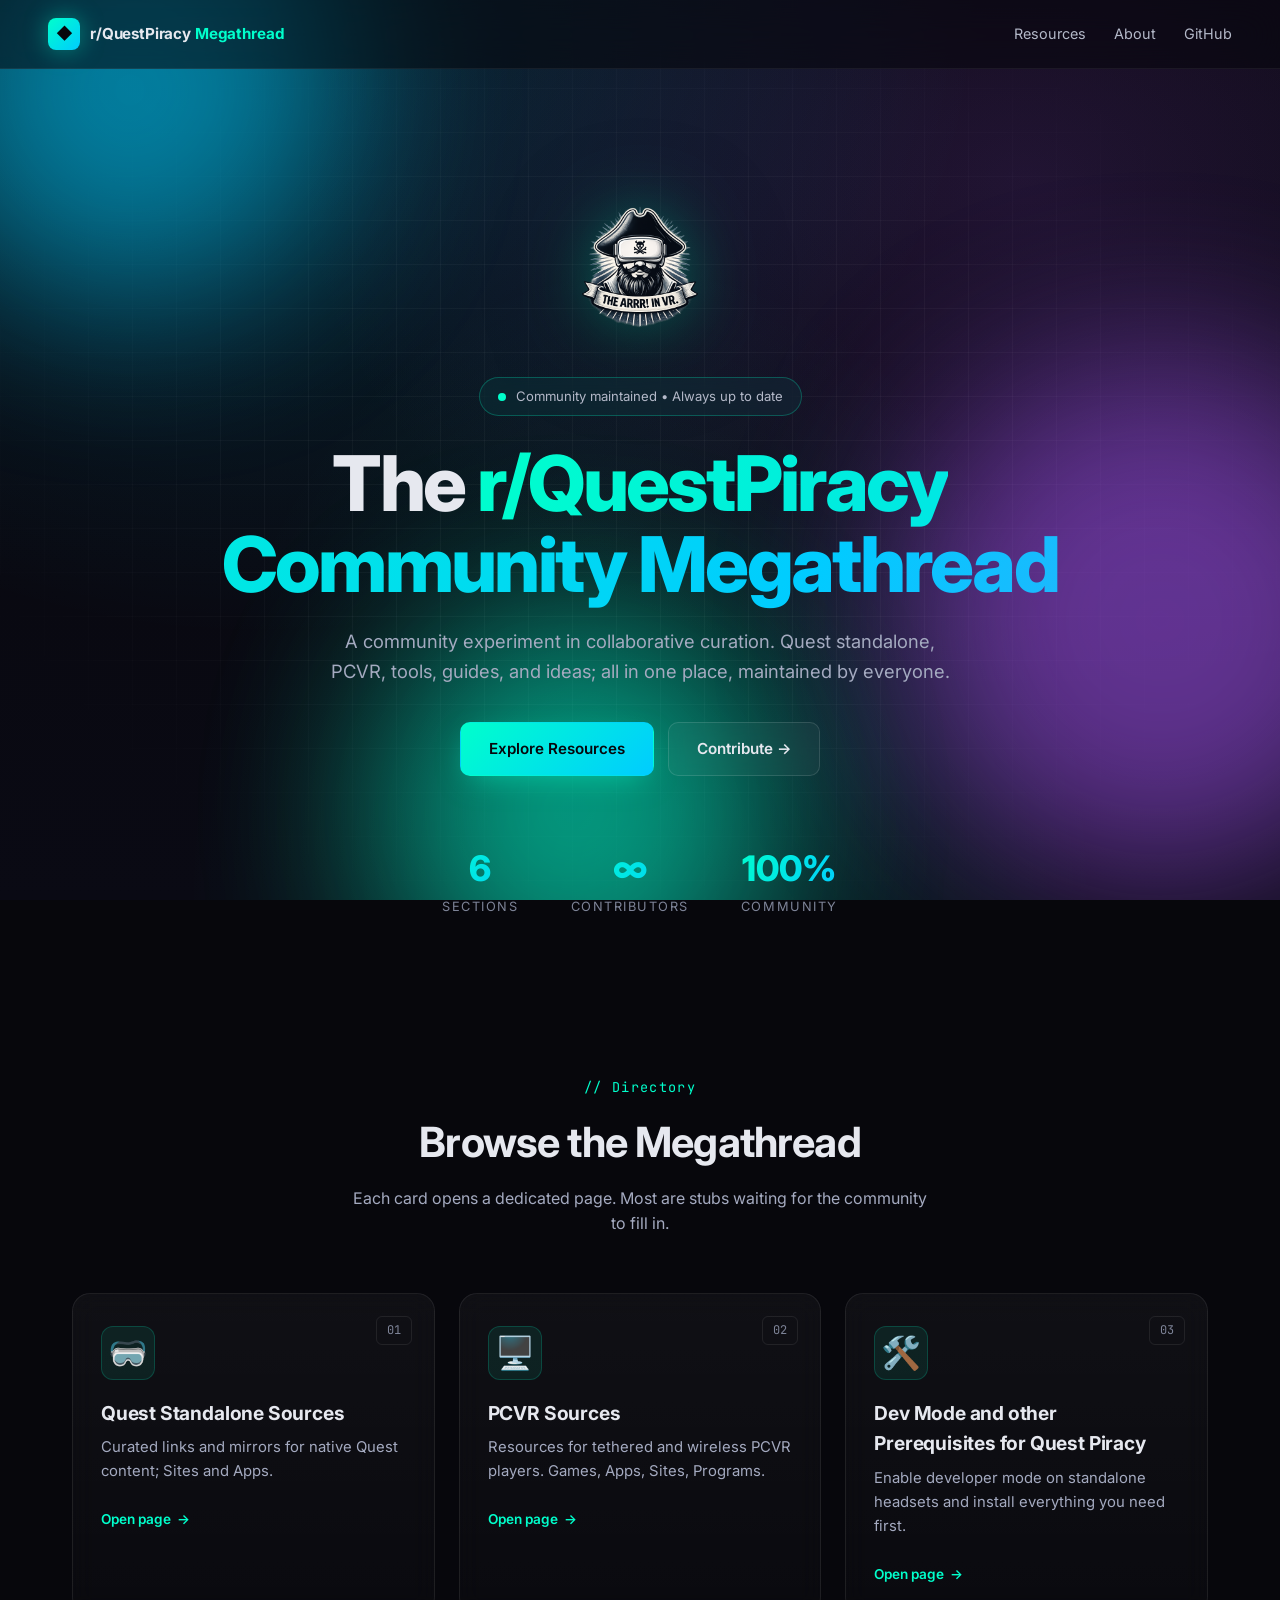
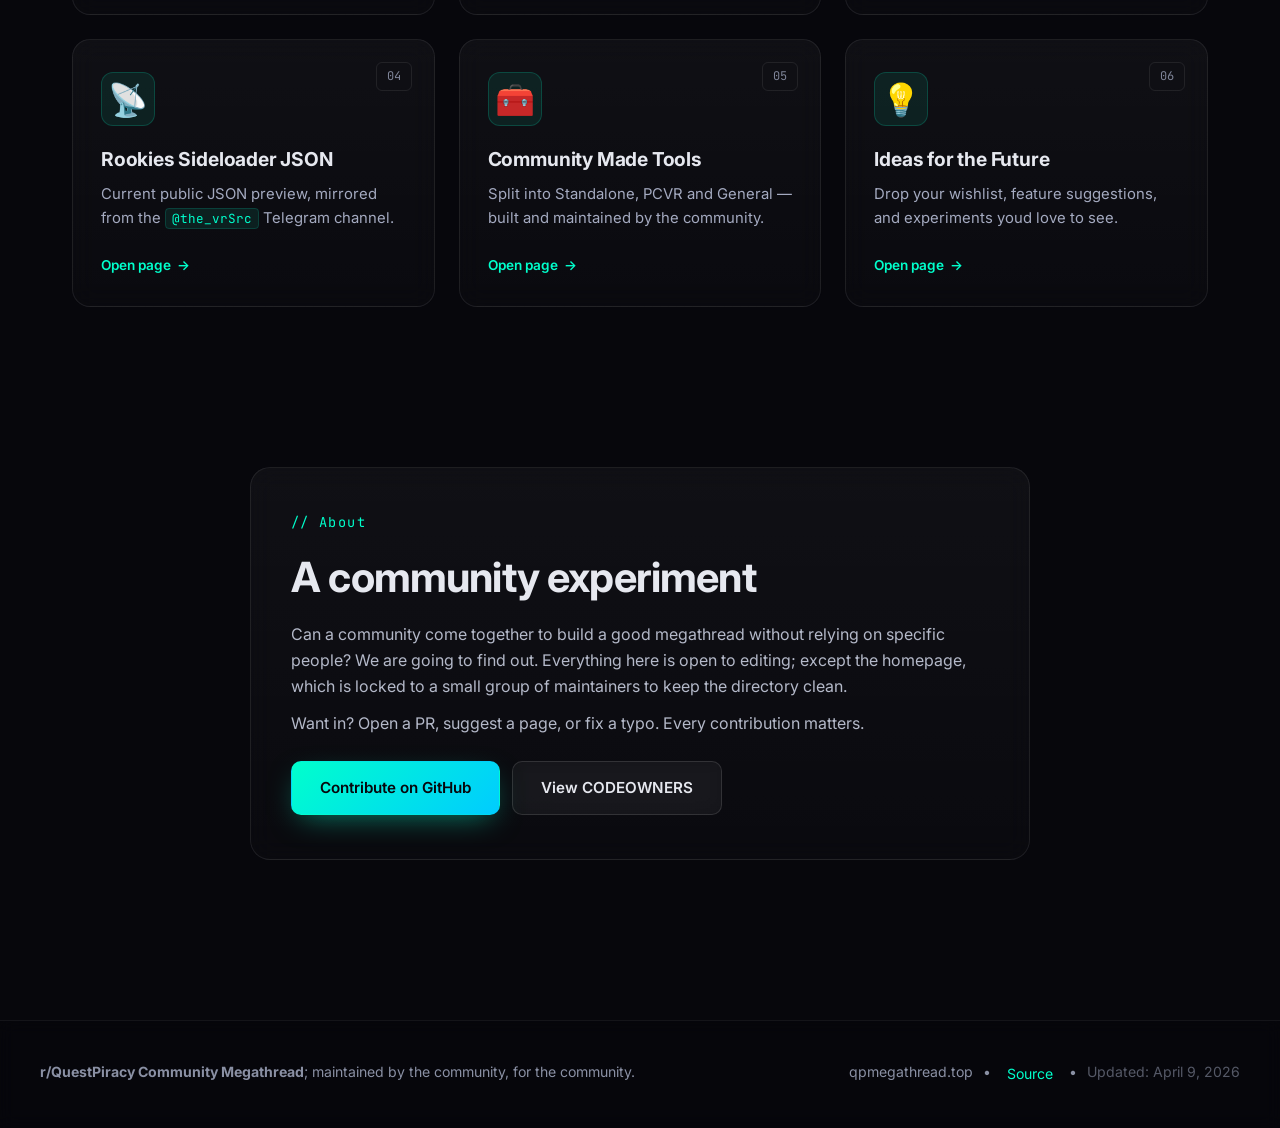
==== index.html @ dd6e891d "Rebrand to r/QuestPiracy Community Megathread, add pulsing links & PCVR pill - Rename all instances " ====
<!DOCTYPE html>
<html lang="en">
<head>
    <meta charset="UTF-8">
    <meta name="viewport" content="width=device-width, initial-scale=1.0">
    <title>r/QuestPiracy Community Megathread</title>
    <meta name="description" content="A community-maintained r/QuestPiracy megathread for Quest VR headets; Standalone, PCVR resources, tools, and guides.">
    <link rel="icon" type="image/x-icon" href="assets/images/favicon.ico">
    <link rel="apple-touch-icon" href="assets/images/logo.png">
    <link rel="preconnect" href="https://fonts.googleapis.com">
    <link rel="preconnect" href="https://fonts.gstatic.com" crossorigin>
    <link href="https://fonts.googleapis.com/css2?family=Inter:wght@300;400;500;600;700;800&family=JetBrains+Mono:wght@400;600&display=swap" rel="stylesheet">
    <link rel="stylesheet" href="assets/css/style.css">
</head>
<body>

<!-- Animated background -->
<div class="bg-gradient"></div>
<div class="bg-grid"></div>
<div class="bg-orbs">
    <div class="orb orb-1"></div>
    <div class="orb orb-2"></div>
    <div class="orb orb-3"></div>
</div>

<!-- Navbar -->
<nav class="navbar">
    <a href="index.html" class="brand">
        <span class="brand-icon">◆</span>
        <span class="brand-text">r/QuestPiracy <span class="brand-accent">Megathread</span></span>
    </a>
    <div class="nav-links">
        <a href="#resources">Resources</a>
        <a href="#about">About</a>
        <a href="https://github.com/KaladinDMP/QP-Megathread" target="_blank" rel="noopener">GitHub</a>
    </div>
</nav>

<!-- Hero -->
<header class="hero">
    <div class="hero-logo-wrap">
        <img src="assets/images/logo.png" alt="r/QuestPiracy Community Megathread" class="hero-logo">
    </div>
    <div class="hero-badge">
        <span class="pulse-dot"></span>
        Community maintained &bull; Always up to date
    </div>
    <h1 class="hero-title">
        The <span class="gradient-text">r/QuestPiracy Community Megathread</span>
    </h1>
    <p class="hero-sub">
        A community experiment in collaborative curation. Quest standalone, PCVR, tools, guides, and ideas; all in one place, maintained by everyone.
    </p>
    <div class="hero-cta">
        <a href="#resources" class="btn btn-primary">Explore Resources</a>
        <a href="https://github.com/KaladinDMP/QP-Megathread" target="_blank" rel="noopener" class="btn btn-ghost">Contribute →</a>
    </div>
    <div class="hero-stats">
        <div class="stat"><div class="stat-num">6</div><div class="stat-label">Sections</div></div>
        <div class="stat"><div class="stat-num">∞</div><div class="stat-label">Contributors</div></div>
        <div class="stat"><div class="stat-num">100%</div><div class="stat-label">Community</div></div>
    </div>
</header>

<!-- Resources grid -->
<section id="resources" class="section">
    <div class="section-head">
        <div class="section-kicker">// Directory</div>
        <h2 class="section-title">Browse the Megathread</h2>
        <p class="section-sub">Each card opens a dedicated page. Most are stubs waiting for the community to fill in.</p>
    </div>

    <div class="card-grid">
        <a href="pages/quest-standalone.html" class="card" style="--i:1">
            <div class="card-glow"></div>
            <div class="card-icon">🥽</div>
            <div class="card-tag">01</div>
            <h3 class="card-title">Quest Standalone Sources</h3>
            <p class="card-desc">Curated links and mirrors for native Quest content; Sites and Apps.</p>
            <div class="card-cta">Open page <span class="arrow">→</span></div>
        </a>

        <a href="pages/pcvr.html" class="card" style="--i:2">
            <div class="card-glow"></div>
            <div class="card-icon">🖥️</div>
            <div class="card-tag">02</div>
            <h3 class="card-title">PCVR Sources</h3>
            <p class="card-desc">Resources for tethered and wireless PCVR players. Games, Apps, Sites, Programs.</p>
            <div class="card-cta">Open page <span class="arrow">→</span></div>
        </a>

        <a href="pages/dev-mode.html" class="card" style="--i:3">
            <div class="card-glow"></div>
            <div class="card-icon">🛠️</div>
            <div class="card-tag">03</div>
            <h3 class="card-title">Dev Mode and other Prerequisites for Quest Piracy</h3>
            <p class="card-desc">Enable developer mode on standalone headsets and install everything you need first.</p>
            <div class="card-cta">Open page <span class="arrow">→</span></div>
        </a>

        <a href="pages/rookies-json.html" class="card" style="--i:4">
            <div class="card-glow"></div>
            <div class="card-icon">📡</div>
            <div class="card-tag">04</div>
            <h3 class="card-title">Rookies Sideloader JSON</h3>
            <p class="card-desc">Current public JSON preview, mirrored from the <code>@the_vrSrc</code> Telegram channel.</p>
            <div class="card-cta">Open page <span class="arrow">→</span></div>
        </a>

        <a href="pages/tools.html" class="card" style="--i:5">
            <div class="card-glow"></div>
            <div class="card-icon">🧰</div>
            <div class="card-tag">05</div>
            <h3 class="card-title">Community Made Tools</h3>
            <p class="card-desc">Split into Standalone, PCVR and General &mdash; built and maintained by the community.</p>
            <div class="card-cta">Open page <span class="arrow">→</span></div>
        </a>

        <a href="pages/ideas.html" class="card" style="--i:6">
            <div class="card-glow"></div>
            <div class="card-icon">💡</div>
            <div class="card-tag">06</div>
            <h3 class="card-title">Ideas for the Future</h3>
            <p class="card-desc">Drop your wishlist, feature suggestions, and experiments youd love to see.</p>
            <div class="card-cta">Open page <span class="arrow">→</span></div>
        </a>
    </div>
</section>

<!-- About -->
<section id="about" class="section">
    <div class="about-wrap">
        <div class="about-card">
            <div class="section-kicker">// About</div>
            <h2 class="section-title">A community experiment</h2>
            <p>
                Can a community come together to build a good megathread without relying on specific people? We are going to find out.
                Everything here is open to editing; except the homepage, which is locked to a small group of maintainers to keep the directory clean.
            </p>
            <p>
                Want in? Open a PR, suggest a page, or fix a typo. Every contribution matters.
            </p>
            <div class="about-actions">
                <a href="https://github.com/KaladinDMP/QP-Megathread" target="_blank" rel="noopener" class="btn btn-primary">Contribute on GitHub</a>
                <a href="https://github.com/KaladinDMP/QP-Megathread/blob/main/.github/CODEOWNERS" target="_blank" rel="noopener" class="btn btn-ghost">View CODEOWNERS</a>
            </div>
        </div>
    </div>
</section>

<footer class="footer">
    <div class="footer-inner">
        <div>
            <strong>r/QuestPiracy Community Megathread</strong>; maintained by the community, for the community.
        </div>
        <div class="footer-meta">
            <span>qpmegathread.top</span>
            <span>&bull;</span>
            <a href="https://github.com/KaladinDMP/QP-Megathread" target="_blank" rel="noopener">Source</a>
            <span>&bull;</span>
            <span id="last-updated" style="opacity:0.6;">Updated: —</span>
        </div>
    </div>
</footer>

<script src="assets/js/main.js"></script>
</body>
</html>
---- assets/css/style.css ----
/* ---------- Reset & base ---------- */
*,*::before,*::after { box-sizing: border-box; }
html { scroll-behavior: smooth; }
body {
    margin: 0;
    font-family: 'Inter', system-ui, -apple-system, sans-serif;
    background: #07070c;
    color: #e6e8ef;
    line-height: 1.6;
    overflow-x: hidden;
    min-height: 100vh;
}

code {
    font-family: 'JetBrains Mono', ui-monospace, monospace;
    background: rgba(0, 255, 204, 0.08);
    color: #00ffcc;
    padding: 1px 6px;
    border-radius: 4px;
    font-size: 0.85em;
    border: 1px solid rgba(0, 255, 204, 0.15);
}

a { color: inherit; text-decoration: none; }

/* ---------- Pulsing / glowing links ---------- */
.content-pill a,
.placeholder-box a,
.tg-note a,
.about-card a:not(.btn) {
    color: #00ffcc;
    text-decoration: none;
    position: relative;
    padding: 2px 6px;
    margin: -2px -6px;
    border-radius: 6px;
    background: rgba(0, 255, 204, 0.06);
    transition: all 0.3s ease;
    animation: link-glow 2.5s ease-in-out infinite;
}
.content-pill a:hover,
.placeholder-box a:hover,
.tg-note a:hover,
.about-card a:not(.btn):hover {
    color: #fff;
    background: rgba(0, 255, 204, 0.18);
    box-shadow: 0 0 20px rgba(0, 255, 204, 0.35), 0 0 40px rgba(0, 255, 204, 0.15);
    animation: none;
}
@keyframes link-glow {
    0%, 100% { box-shadow: 0 0 6px rgba(0, 255, 204, 0.15); }
    50%      { box-shadow: 0 0 16px rgba(0, 255, 204, 0.35), 0 0 32px rgba(0, 255, 204, 0.12); }
}

/* ---------- Background ---------- */
.bg-gradient {
    position: fixed;
    inset: 0;
    z-index: -3;
    background:
        radial-gradient(ellipse at 20% 0%, rgba(0, 204, 255, 0.18), transparent 50%),
        radial-gradient(ellipse at 80% 20%, rgba(168, 85, 247, 0.16), transparent 50%),
        radial-gradient(ellipse at 50% 100%, rgba(0, 255, 204, 0.14), transparent 50%),
        linear-gradient(180deg, #07070c 0%, #0a0a14 100%);
    animation: bg-shift 18s ease-in-out infinite alternate;
}

@keyframes bg-shift {
    0%   { background-position: 0% 0%, 100% 0%, 50% 100%, 0 0; }
    100% { background-position: 10% 10%, 90% 15%, 55% 95%, 0 0; }
}

.bg-grid {
    position: fixed;
    inset: 0;
    z-index: -2;
    background-image:
        linear-gradient(rgba(255,255,255,0.035) 1px, transparent 1px),
        linear-gradient(90deg, rgba(255,255,255,0.035) 1px, transparent 1px);
    background-size: 44px 44px;
    mask-image: radial-gradient(ellipse at center, black 40%, transparent 80%);
    -webkit-mask-image: radial-gradient(ellipse at center, black 40%, transparent 80%);
}

.bg-orbs { position: fixed; inset: 0; z-index: -1; pointer-events: none; overflow: hidden; }
.orb {
    position: absolute;
    border-radius: 50%;
    filter: blur(90px);
    opacity: 0.55;
    will-change: transform;
}
.orb-1 { width: 420px; height: 420px; top: -120px; left: -80px; background: #00ccff; animation: float 14s ease-in-out infinite; }
.orb-2 { width: 520px; height: 520px; top: 40%;    right: -140px; background: #a855f7; animation: float 17s ease-in-out infinite reverse; }
.orb-3 { width: 380px; height: 380px; bottom: -100px; left: 30%;  background: #00ffcc; animation: float 20s ease-in-out infinite; }

@keyframes float {
    0%,100% { transform: translate(0,0) scale(1); }
    50%     { transform: translate(40px,-30px) scale(1.08); }
}

/* ---------- Navbar ---------- */
.navbar {
    position: sticky;
    top: 0;
    z-index: 50;
    display: flex;
    align-items: center;
    justify-content: space-between;
    padding: 18px 48px;
    backdrop-filter: blur(18px);
    -webkit-backdrop-filter: blur(18px);
    background: rgba(7, 7, 12, 0.55);
    border-bottom: 1px solid rgba(255,255,255,0.06);
    animation: slide-down 0.8s ease-out;
}

@keyframes slide-down {
    from { transform: translateY(-100%); opacity: 0; }
    to   { transform: translateY(0);     opacity: 1; }
}

.brand {
    display: flex;
    align-items: center;
    gap: 10px;
    font-weight: 700;
    font-size: clamp(0.78rem, 2.2vw, 0.95rem);
    letter-spacing: -0.01em;
    white-space: nowrap;
}
.brand-icon {
    display: inline-flex;
    align-items: center;
    justify-content: center;
    width: 32px; height: 32px;
    background: linear-gradient(135deg, #00ffcc, #00ccff);
    color: #07070c;
    border-radius: 8px;
    font-size: 16px;
    box-shadow: 0 0 24px rgba(0, 255, 204, 0.4);
    animation: spin-slow 12s linear infinite;
}
@keyframes spin-slow { from { transform: rotate(0deg); } to { transform: rotate(360deg); } }

/* Hero logo (big, centred, floating above the title) */
.hero-logo-wrap {
    display: flex;
    justify-content: center;
    margin-bottom: 28px;
    animation: fade-up 1s ease-out;
}
.hero-logo {
    width: clamp(110px, 18vw, 160px);
    height: auto;
    object-fit: contain;
    filter:
        drop-shadow(0 0 32px rgba(0, 255, 204, 0.35))
        drop-shadow(0 12px 40px rgba(0, 0, 0, 0.5));
    animation: hero-float 6s ease-in-out infinite;
    transition: transform 0.5s ease, filter 0.5s ease;
}
.hero-logo:hover {
    transform: scale(1.06) rotate(-2deg);
    filter:
        drop-shadow(0 0 48px rgba(0, 255, 204, 0.55))
        drop-shadow(0 16px 48px rgba(0, 0, 0, 0.55));
}
@keyframes hero-float {
    0%,100% { transform: translateY(0); }
    50%     { transform: translateY(-10px); }
}

.brand-accent { color: #00ffcc; }

.nav-links { display: flex; gap: 28px; }
.nav-links a {
    font-size: 0.9rem;
    color: #b4b9c9;
    position: relative;
    transition: color 0.25s ease;
}
.nav-links a::after {
    content: '';
    position: absolute;
    left: 0; bottom: -4px;
    width: 0; height: 2px;
    background: linear-gradient(90deg, #00ffcc, #00ccff);
    transition: width 0.3s ease;
}
.nav-links a:hover { color: #fff; }
.nav-links a:hover::after { width: 100%; }

/* ---------- Hero ---------- */
.hero {
    max-width: 1040px;
    margin: 0 auto;
    padding: 120px 32px 80px;
    text-align: center;
    animation: fade-up 1s ease-out;
}

@keyframes fade-up {
    from { opacity: 0; transform: translateY(30px); }
    to   { opacity: 1; transform: translateY(0); }
}

.hero-badge {
    display: inline-flex;
    align-items: center;
    gap: 10px;
    padding: 8px 18px;
    border: 1px solid rgba(0, 255, 204, 0.25);
    border-radius: 999px;
    font-size: 0.82rem;
    color: #b4b9c9;
    background: rgba(0, 255, 204, 0.05);
    margin-bottom: 28px;
    backdrop-filter: blur(10px);
}
.pulse-dot {
    width: 8px; height: 8px;
    border-radius: 50%;
    background: #00ffcc;
    box-shadow: 0 0 0 0 rgba(0, 255, 204, 0.7);
    animation: pulse 2s infinite;
}
@keyframes pulse {
    0%   { box-shadow: 0 0 0 0   rgba(0, 255, 204, 0.7); }
    70%  { box-shadow: 0 0 0 12px rgba(0, 255, 204, 0); }
    100% { box-shadow: 0 0 0 0   rgba(0, 255, 204, 0); }
}

.hero-title {
    font-size: clamp(2.6rem, 6vw, 4.8rem);
    font-weight: 800;
    letter-spacing: -0.035em;
    line-height: 1.05;
    margin: 0 0 22px;
}
.gradient-text {
    background: linear-gradient(120deg, #00ffcc 0%, #00ccff 40%, #a855f7 100%);
    background-size: 200% 200%;
    -webkit-background-clip: text;
    background-clip: text;
    color: transparent;
    animation: gradient-shift 6s ease-in-out infinite;
}
@keyframes gradient-shift {
    0%,100% { background-position: 0% 50%; }
    50%     { background-position: 100% 50%; }
}

.hero-sub {
    font-size: 1.15rem;
    color: #a4aac0;
    max-width: 640px;
    margin: 0 auto 36px;
}

.hero-cta {
    display: flex;
    gap: 14px;
    justify-content: center;
    flex-wrap: wrap;
    margin-bottom: 64px;
}

.btn {
    display: inline-flex;
    align-items: center;
    gap: 8px;
    padding: 14px 28px;
    border-radius: 10px;
    font-weight: 600;
    font-size: 0.95rem;
    transition: transform 0.25s ease, box-shadow 0.25s ease, background 0.25s ease;
    cursor: pointer;
    border: 1px solid transparent;
}
.btn-primary {
    background: linear-gradient(135deg, #00ffcc, #00ccff);
    color: #07070c;
    box-shadow: 0 10px 30px -10px rgba(0, 255, 204, 0.5);
    animation: btn-pulse 3s ease-in-out infinite;
}
.btn-primary:hover {
    transform: translateY(-2px);
    box-shadow: 0 18px 44px -10px rgba(0, 255, 204, 0.65);
    animation: none;
}
@keyframes btn-pulse {
    0%, 100% { box-shadow: 0 10px 30px -10px rgba(0, 255, 204, 0.5); }
    50%      { box-shadow: 0 10px 40px -6px rgba(0, 255, 204, 0.7), 0 0 60px -10px rgba(0, 255, 204, 0.25); }
}
.btn-ghost {
    background: rgba(255,255,255,0.04);
    color: #e6e8ef;
    border-color: rgba(255,255,255,0.12);
    backdrop-filter: blur(10px);
}
.btn-ghost:hover { background: rgba(255,255,255,0.08); transform: translateY(-2px); }

.hero-stats {
    display: flex;
    justify-content: center;
    gap: 52px;
    flex-wrap: wrap;
}
.stat-num {
    font-size: 2.2rem;
    font-weight: 800;
    background: linear-gradient(120deg, #00ffcc, #00ccff);
    -webkit-background-clip: text;
    background-clip: text;
    color: transparent;
}
.stat-label {
    font-size: 0.8rem;
    color: #7e8498;
    text-transform: uppercase;
    letter-spacing: 0.12em;
}

/* ---------- Sections ---------- */
.section {
    max-width: 1200px;
    margin: 0 auto;
    padding: 80px 32px;
}
.section-head { text-align: center; margin-bottom: 56px; }
.section-kicker {
    font-family: 'JetBrains Mono', monospace;
    color: #00ffcc;
    font-size: 0.85rem;
    letter-spacing: 0.1em;
    margin-bottom: 10px;
}
.section-title {
    font-size: clamp(1.8rem, 3.5vw, 2.6rem);
    font-weight: 700;
    letter-spacing: -0.02em;
    margin: 0 0 10px;
}
.section-sub {
    color: #a4aac0;
    max-width: 580px;
    margin: 0 auto;
}

/* ---------- Card grid ---------- */
.card-grid {
    display: grid;
    grid-template-columns: repeat(auto-fit, minmax(300px, 1fr));
    gap: 24px;
}

.card {
    position: relative;
    padding: 32px 28px 28px;
    border-radius: 18px;
    background: linear-gradient(180deg, rgba(255,255,255,0.04), rgba(255,255,255,0.015));
    border: 1px solid rgba(255,255,255,0.08);
    overflow: hidden;
    transition: transform 0.4s cubic-bezier(.2,.8,.2,1), border-color 0.3s ease;
    opacity: 0;
    transform: translateY(24px);
    animation: card-in 0.7s cubic-bezier(.2,.8,.2,1) forwards;
    animation-delay: calc(var(--i, 1) * 80ms);
    backdrop-filter: blur(12px);
}
@keyframes card-in { to { opacity: 1; transform: translateY(0); } }

.card::before {
    content: '';
    position: absolute;
    inset: 0;
    padding: 1px;
    border-radius: inherit;
    background: linear-gradient(135deg, rgba(0,255,204,0.4), transparent 40%, rgba(168,85,247,0.4));
    -webkit-mask: linear-gradient(#fff 0 0) content-box, linear-gradient(#fff 0 0);
    mask: linear-gradient(#fff 0 0) content-box, linear-gradient(#fff 0 0);
    -webkit-mask-composite: xor;
    mask-composite: exclude;
    opacity: 0;
    transition: opacity 0.3s ease;
    pointer-events: none;
}
.card:hover { transform: translateY(-6px); }
.card:hover::before { opacity: 1; }

.card-glow {
    position: absolute;
    top: -60%; left: -60%;
    width: 220%; height: 220%;
    background: radial-gradient(circle, rgba(0, 255, 204, 0.12), transparent 40%);
    opacity: 0;
    transition: opacity 0.4s ease;
    pointer-events: none;
}
.card:hover .card-glow { opacity: 1; }

.card-icon {
    font-size: 2rem;
    margin-bottom: 18px;
    display: inline-flex;
    align-items: center;
    justify-content: center;
    width: 54px; height: 54px;
    border-radius: 12px;
    background: rgba(0, 255, 204, 0.08);
    border: 1px solid rgba(0, 255, 204, 0.18);
    transition: transform 0.4s ease;
}
.card:hover .card-icon { transform: rotate(-5deg) scale(1.05); }

.card-tag {
    position: absolute;
    top: 22px; right: 22px;
    font-family: 'JetBrains Mono', monospace;
    font-size: 0.75rem;
    color: #7e8498;
    padding: 4px 10px;
    border: 1px solid rgba(255,255,255,0.08);
    border-radius: 6px;
}

.card-title {
    font-size: 1.2rem;
    font-weight: 700;
    margin: 0 0 8px;
    letter-spacing: -0.01em;
}
.card-desc {
    color: #a4aac0;
    font-size: 0.93rem;
    margin: 0 0 22px;
    min-height: 46px;
}
.card-cta {
    font-size: 0.85rem;
    font-weight: 600;
    color: #00ffcc;
    display: inline-flex;
    align-items: center;
    gap: 6px;
}
.arrow { transition: transform 0.3s ease; display: inline-block; }
.card:hover .arrow { transform: translateX(5px); }

/* ---------- About ---------- */
.about-wrap { display: flex; justify-content: center; }
.about-card {
    max-width: 780px;
    padding: 44px 40px;
    border-radius: 20px;
    background: linear-gradient(180deg, rgba(255,255,255,0.04), rgba(255,255,255,0.015));
    border: 1px solid rgba(255,255,255,0.08);
    backdrop-filter: blur(12px);
}
.about-card p { color: #b4b9c9; margin: 12px 0; }
.about-actions { display: flex; gap: 12px; flex-wrap: wrap; margin-top: 24px; }

/* ---------- Footer ---------- */
.footer {
    margin-top: 80px;
    padding: 40px 32px;
    border-top: 1px solid rgba(255,255,255,0.06);
    background: rgba(7,7,12,0.4);
    backdrop-filter: blur(8px);
}
.footer-inner {
    max-width: 1200px;
    margin: 0 auto;
    display: flex;
    justify-content: space-between;
    gap: 20px;
    flex-wrap: wrap;
    color: #8a90a4;
    font-size: 0.88rem;
}
.footer-meta { display: flex; gap: 10px; }
.footer-meta a {
    color: #00ffcc;
    animation: link-glow 2.5s ease-in-out infinite;
    padding: 2px 6px;
    border-radius: 6px;
}
.footer-meta a:hover {
    text-decoration: underline;
    animation: none;
    box-shadow: 0 0 20px rgba(0, 255, 204, 0.35);
}

/* ---------- Page template (subpages) ---------- */
.page-hero {
    max-width: 900px;
    margin: 0 auto;
    padding: 100px 32px 40px;
    text-align: center;
    animation: fade-up 0.8s ease-out;
}
.page-hero h1 {
    font-size: clamp(2.2rem, 5vw, 3.6rem);
    font-weight: 800;
    letter-spacing: -0.03em;
    margin: 14px 0 16px;
}
.page-hero p { color: #a4aac0; max-width: 640px; margin: 0 auto; font-size: 1.05rem; }

.breadcrumb {
    display: inline-flex;
    gap: 8px;
    font-size: 0.82rem;
    color: #7e8498;
    font-family: 'JetBrains Mono', monospace;
}
.breadcrumb a { color: #00ffcc; }
.breadcrumb a:hover { text-decoration: underline; }

.placeholder {
    max-width: 900px;
    margin: 20px auto 80px;
    padding: 0 32px;
}
.placeholder-box {
    border: 1px dashed rgba(255,255,255,0.14);
    border-radius: 16px;
    padding: 48px 32px;
    text-align: center;
    background: rgba(255,255,255,0.02);
    color: #8a90a4;
}
.placeholder-box strong { color: #e6e8ef; display: block; margin-bottom: 8px; font-size: 1.1rem; }

.subnav {
    display: flex;
    gap: 10px;
    flex-wrap: wrap;
    justify-content: center;
    margin: 16px 0 40px;
}
.subnav a {
    padding: 8px 16px;
    border-radius: 8px;
    font-size: 0.85rem;
    background: rgba(255,255,255,0.04);
    border: 1px solid rgba(255,255,255,0.08);
    color: #b4b9c9;
    transition: all 0.25s ease;
}
.subnav a:hover { background: rgba(0,255,204,0.08); border-color: rgba(0,255,204,0.3); color: #fff; }

/* ---------- Telegram embed (rookies page) ---------- */
.tg-wrap {
    max-width: 760px;
    margin: 20px auto 60px;
    padding: 0 32px;
}
.tg-embed {
    border-radius: 16px;
    overflow: hidden;
    animation: fade-up 0.8s ease-out;
}
.tg-note {
    text-align: center;
    color: #7e8498;
    font-size: 0.88rem;
    margin-top: 16px;
}

/* ---------- Content pill (centred card, left-aligned text) ---------- */
.content-pill-wrap {
    max-width: 900px;
    margin: 20px auto 80px;
    padding: 0 32px;
    display: flex;
    justify-content: center;
}
.content-pill {
    width: 100%;
    padding: 44px 40px;
    border-radius: 24px;
    background:
        linear-gradient(180deg, rgba(255,255,255,0.05), rgba(255,255,255,0.015)),
        rgba(7, 7, 12, 0.6);
    border: 1px solid rgba(255,255,255,0.1);
    backdrop-filter: blur(16px);
    text-align: left;
    animation: fade-up 0.8s ease-out;
    position: relative;
    overflow: hidden;
}
.content-pill::before {
    content: '';
    position: absolute;
    inset: -1px;
    border-radius: inherit;
    padding: 1px;
    background: linear-gradient(135deg, rgba(0,255,204,0.35), transparent 50%, rgba(168,85,247,0.25));
    -webkit-mask: linear-gradient(#fff 0 0) content-box, linear-gradient(#fff 0 0);
    mask: linear-gradient(#fff 0 0) content-box, linear-gradient(#fff 0 0);
    -webkit-mask-composite: xor;
    mask-composite: exclude;
    pointer-events: none;
}
.content-pill p {
    color: #b4b9c9;
    font-size: 0.95rem;
    margin: 0 0 18px;
    line-height: 1.7;
}
.pill-heading {
    font-size: 1.5rem;
    font-weight: 700;
    letter-spacing: -0.02em;
    margin: 0 0 16px;
    background: linear-gradient(120deg, #00ffcc, #00ccff);
    -webkit-background-clip: text;
    background-clip: text;
    color: transparent;
}
.pill-subheading {
    font-size: 1.1rem;
    font-weight: 600;
    margin: 28px 0 10px;
    padding-top: 20px;
    border-top: 1px solid rgba(255,255,255,0.06);
    color: #e6e8ef;
}
.pill-subheading:first-of-type { border-top: none; padding-top: 0; margin-top: 20px; }
.pill-placeholder {
    color: #7e8498;
    font-style: italic;
}

/* ---------- Responsive ---------- */
@media (max-width: 720px) {
    .navbar { padding: 14px 20px; }
    .brand { font-size: 0.72rem; }
    .nav-links { gap: 18px; }
    .nav-links a:nth-child(1) { display: none; }
    .hero { padding: 80px 20px 60px; }
    .hero-stats { gap: 36px; }
    .section { padding: 60px 20px; }
    .about-card { padding: 32px 24px; }
    .content-pill { padding: 32px 24px; }
    .pill-heading { font-size: 1.25rem; }
}

@media (prefers-reduced-motion: reduce) {
    *, *::before, *::after {
        animation-duration: 0.01ms !important;
        animation-iteration-count: 1 !important;
        transition-duration: 0.01ms !important;
    }
}
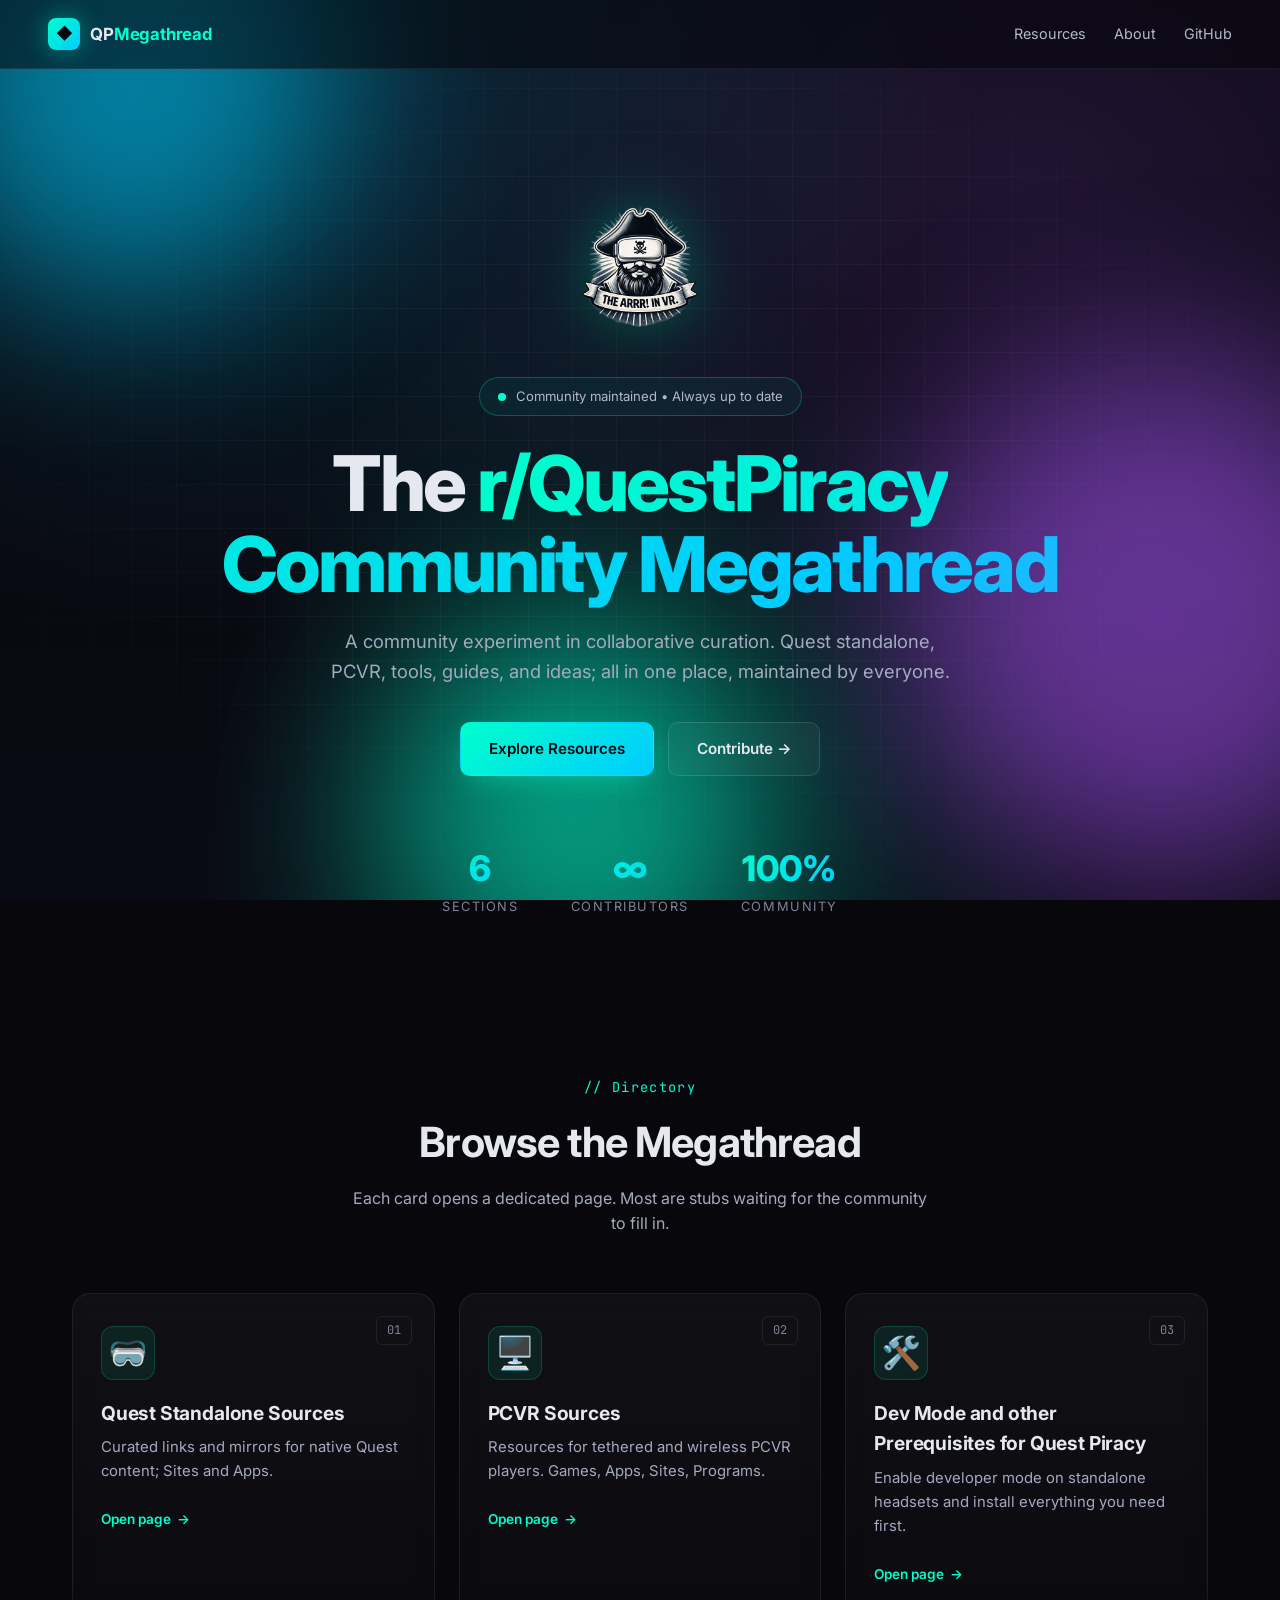
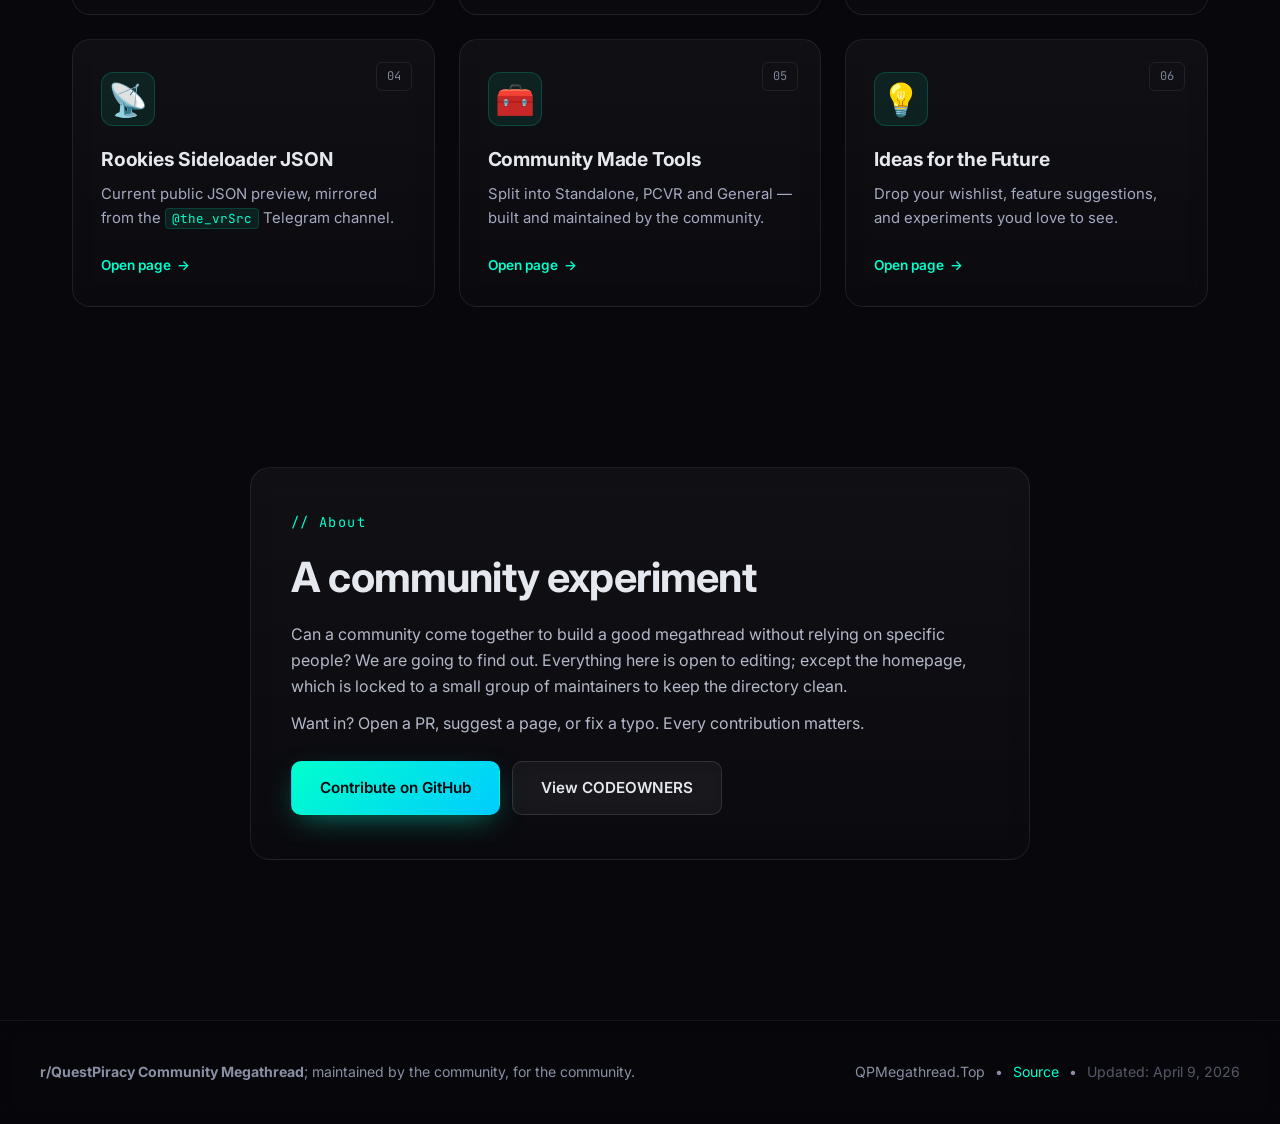
==== commit 34c4db06: "Revert "Rebrand to r/QuestPiracy Community Megathread, add pulsing links & PC…"" ====
--- a/index.html
+++ b/index.html
@@ -27,7 +27,7 @@
 <nav class="navbar">
     <a href="index.html" class="brand">
         <span class="brand-icon">◆</span>
-        <span class="brand-text">r/QuestPiracy <span class="brand-accent">Megathread</span></span>
+        <span class="brand-text">QP<span class="brand-accent">Megathread</span></span>
     </a>
     <div class="nav-links">
         <a href="#resources">Resources</a>
@@ -39,7 +39,7 @@
 <!-- Hero -->
 <header class="hero">
     <div class="hero-logo-wrap">
-        <img src="assets/images/logo.png" alt="r/QuestPiracy Community Megathread" class="hero-logo">
+        <img src="assets/images/logo.png" alt="QP Megathread logo" class="hero-logo">
     </div>
     <div class="hero-badge">
         <span class="pulse-dot"></span>
@@ -154,7 +154,7 @@
             <strong>r/QuestPiracy Community Megathread</strong>; maintained by the community, for the community.
         </div>
         <div class="footer-meta">
-            <span>qpmegathread.top</span>
+            <span>QPMegathread.Top</span>
             <span>&bull;</span>
             <a href="https://github.com/KaladinDMP/QP-Megathread" target="_blank" rel="noopener">Source</a>
             <span>&bull;</span>
--- a/assets/css/style.css
+++ b/assets/css/style.css
@@ -23,35 +23,6 @@
 
 a { color: inherit; text-decoration: none; }
 
-/* ---------- Pulsing / glowing links ---------- */
-.content-pill a,
-.placeholder-box a,
-.tg-note a,
-.about-card a:not(.btn) {
-    color: #00ffcc;
-    text-decoration: none;
-    position: relative;
-    padding: 2px 6px;
-    margin: -2px -6px;
-    border-radius: 6px;
-    background: rgba(0, 255, 204, 0.06);
-    transition: all 0.3s ease;
-    animation: link-glow 2.5s ease-in-out infinite;
-}
-.content-pill a:hover,
-.placeholder-box a:hover,
-.tg-note a:hover,
-.about-card a:not(.btn):hover {
-    color: #fff;
-    background: rgba(0, 255, 204, 0.18);
-    box-shadow: 0 0 20px rgba(0, 255, 204, 0.35), 0 0 40px rgba(0, 255, 204, 0.15);
-    animation: none;
-}
-@keyframes link-glow {
-    0%, 100% { box-shadow: 0 0 6px rgba(0, 255, 204, 0.15); }
-    50%      { box-shadow: 0 0 16px rgba(0, 255, 204, 0.35), 0 0 32px rgba(0, 255, 204, 0.12); }
-}
-
 /* ---------- Background ---------- */
 .bg-gradient {
     position: fixed;
@@ -125,9 +96,8 @@
     align-items: center;
     gap: 10px;
     font-weight: 700;
-    font-size: clamp(0.78rem, 2.2vw, 0.95rem);
+    font-size: 1.05rem;
     letter-spacing: -0.01em;
-    white-space: nowrap;
 }
 .brand-icon {
     display: inline-flex;
@@ -282,17 +252,8 @@
     background: linear-gradient(135deg, #00ffcc, #00ccff);
     color: #07070c;
     box-shadow: 0 10px 30px -10px rgba(0, 255, 204, 0.5);
-    animation: btn-pulse 3s ease-in-out infinite;
-}
-.btn-primary:hover {
-    transform: translateY(-2px);
-    box-shadow: 0 18px 44px -10px rgba(0, 255, 204, 0.65);
-    animation: none;
-}
-@keyframes btn-pulse {
-    0%, 100% { box-shadow: 0 10px 30px -10px rgba(0, 255, 204, 0.5); }
-    50%      { box-shadow: 0 10px 40px -6px rgba(0, 255, 204, 0.7), 0 0 60px -10px rgba(0, 255, 204, 0.25); }
-}
+}
+.btn-primary:hover { transform: translateY(-2px); box-shadow: 0 18px 44px -10px rgba(0, 255, 204, 0.65); }
 .btn-ghost {
     background: rgba(255,255,255,0.04);
     color: #e6e8ef;
@@ -480,17 +441,8 @@
     font-size: 0.88rem;
 }
 .footer-meta { display: flex; gap: 10px; }
-.footer-meta a {
-    color: #00ffcc;
-    animation: link-glow 2.5s ease-in-out infinite;
-    padding: 2px 6px;
-    border-radius: 6px;
-}
-.footer-meta a:hover {
-    text-decoration: underline;
-    animation: none;
-    box-shadow: 0 0 20px rgba(0, 255, 204, 0.35);
-}
+.footer-meta a { color: #00ffcc; }
+.footer-meta a:hover { text-decoration: underline; }
 
 /* ---------- Page template (subpages) ---------- */
 .page-hero {
@@ -551,101 +503,83 @@
 }
 .subnav a:hover { background: rgba(0,255,204,0.08); border-color: rgba(0,255,204,0.3); color: #fff; }
 
-/* ---------- Telegram embed (rookies page) ---------- */
+/* ---------- Telegram link-out card (rookies page) ---------- */
 .tg-wrap {
     max-width: 760px;
     margin: 20px auto 60px;
     padding: 0 32px;
 }
-.tg-embed {
-    border-radius: 16px;
+.tg-card {
+    position: relative;
+    padding: 36px 36px 32px;
+    border-radius: 20px;
+    background:
+        linear-gradient(180deg, rgba(0, 136, 204, 0.12), rgba(255,255,255,0.02)),
+        rgba(255,255,255,0.02);
+    border: 1px solid rgba(0, 204, 255, 0.18);
+    backdrop-filter: blur(12px);
     overflow: hidden;
     animation: fade-up 0.8s ease-out;
 }
-.tg-note {
-    text-align: center;
-    color: #7e8498;
-    font-size: 0.88rem;
-    margin-top: 16px;
-}
-
-/* ---------- Content pill (centred card, left-aligned text) ---------- */
-.content-pill-wrap {
-    max-width: 900px;
-    margin: 20px auto 80px;
-    padding: 0 32px;
-    display: flex;
-    justify-content: center;
-}
-.content-pill {
-    width: 100%;
-    padding: 44px 40px;
-    border-radius: 24px;
-    background:
-        linear-gradient(180deg, rgba(255,255,255,0.05), rgba(255,255,255,0.015)),
-        rgba(7, 7, 12, 0.6);
-    border: 1px solid rgba(255,255,255,0.1);
-    backdrop-filter: blur(16px);
-    text-align: left;
-    animation: fade-up 0.8s ease-out;
-    position: relative;
-    overflow: hidden;
-}
-.content-pill::before {
+.tg-card::before {
     content: '';
     position: absolute;
     inset: -1px;
     border-radius: inherit;
     padding: 1px;
-    background: linear-gradient(135deg, rgba(0,255,204,0.35), transparent 50%, rgba(168,85,247,0.25));
+    background: linear-gradient(135deg, rgba(0, 204, 255, 0.55), transparent 60%);
     -webkit-mask: linear-gradient(#fff 0 0) content-box, linear-gradient(#fff 0 0);
     mask: linear-gradient(#fff 0 0) content-box, linear-gradient(#fff 0 0);
     -webkit-mask-composite: xor;
     mask-composite: exclude;
     pointer-events: none;
 }
-.content-pill p {
+.tg-card-head {
+    display: flex;
+    align-items: center;
+    gap: 16px;
+    margin-bottom: 18px;
+}
+.tg-avatar {
+    width: 56px;
+    height: 56px;
+    border-radius: 14px;
+    background: linear-gradient(135deg, #0088cc, #00ccff);
+    display: inline-flex;
+    align-items: center;
+    justify-content: center;
+    font-size: 1.6rem;
+    box-shadow: 0 0 28px rgba(0, 204, 255, 0.35);
+}
+.tg-card-title {
+    font-weight: 700;
+    font-size: 1.2rem;
+    letter-spacing: -0.01em;
+}
+.tg-card-sub {
+    font-size: 0.85rem;
+    color: #8a90a4;
+}
+.tg-card-desc {
     color: #b4b9c9;
     font-size: 0.95rem;
-    margin: 0 0 18px;
-    line-height: 1.7;
-}
-.pill-heading {
-    font-size: 1.5rem;
-    font-weight: 700;
-    letter-spacing: -0.02em;
-    margin: 0 0 16px;
-    background: linear-gradient(120deg, #00ffcc, #00ccff);
-    -webkit-background-clip: text;
-    background-clip: text;
-    color: transparent;
-}
-.pill-subheading {
-    font-size: 1.1rem;
-    font-weight: 600;
-    margin: 28px 0 10px;
-    padding-top: 20px;
-    border-top: 1px solid rgba(255,255,255,0.06);
-    color: #e6e8ef;
-}
-.pill-subheading:first-of-type { border-top: none; padding-top: 0; margin-top: 20px; }
-.pill-placeholder {
-    color: #7e8498;
-    font-style: italic;
+    margin: 0 0 24px;
+}
+.tg-card-actions {
+    display: flex;
+    gap: 12px;
+    flex-wrap: wrap;
 }
 
 /* ---------- Responsive ---------- */
 @media (max-width: 720px) {
     .navbar { padding: 14px 20px; }
-    .brand { font-size: 0.72rem; }
     .nav-links { gap: 18px; }
     .nav-links a:nth-child(1) { display: none; }
     .hero { padding: 80px 20px 60px; }
     .hero-stats { gap: 36px; }
     .section { padding: 60px 20px; }
     .about-card { padding: 32px 24px; }
-    .content-pill { padding: 32px 24px; }
-    .pill-heading { font-size: 1.25rem; }
 }
 
 @media (prefers-reduced-motion: reduce) {
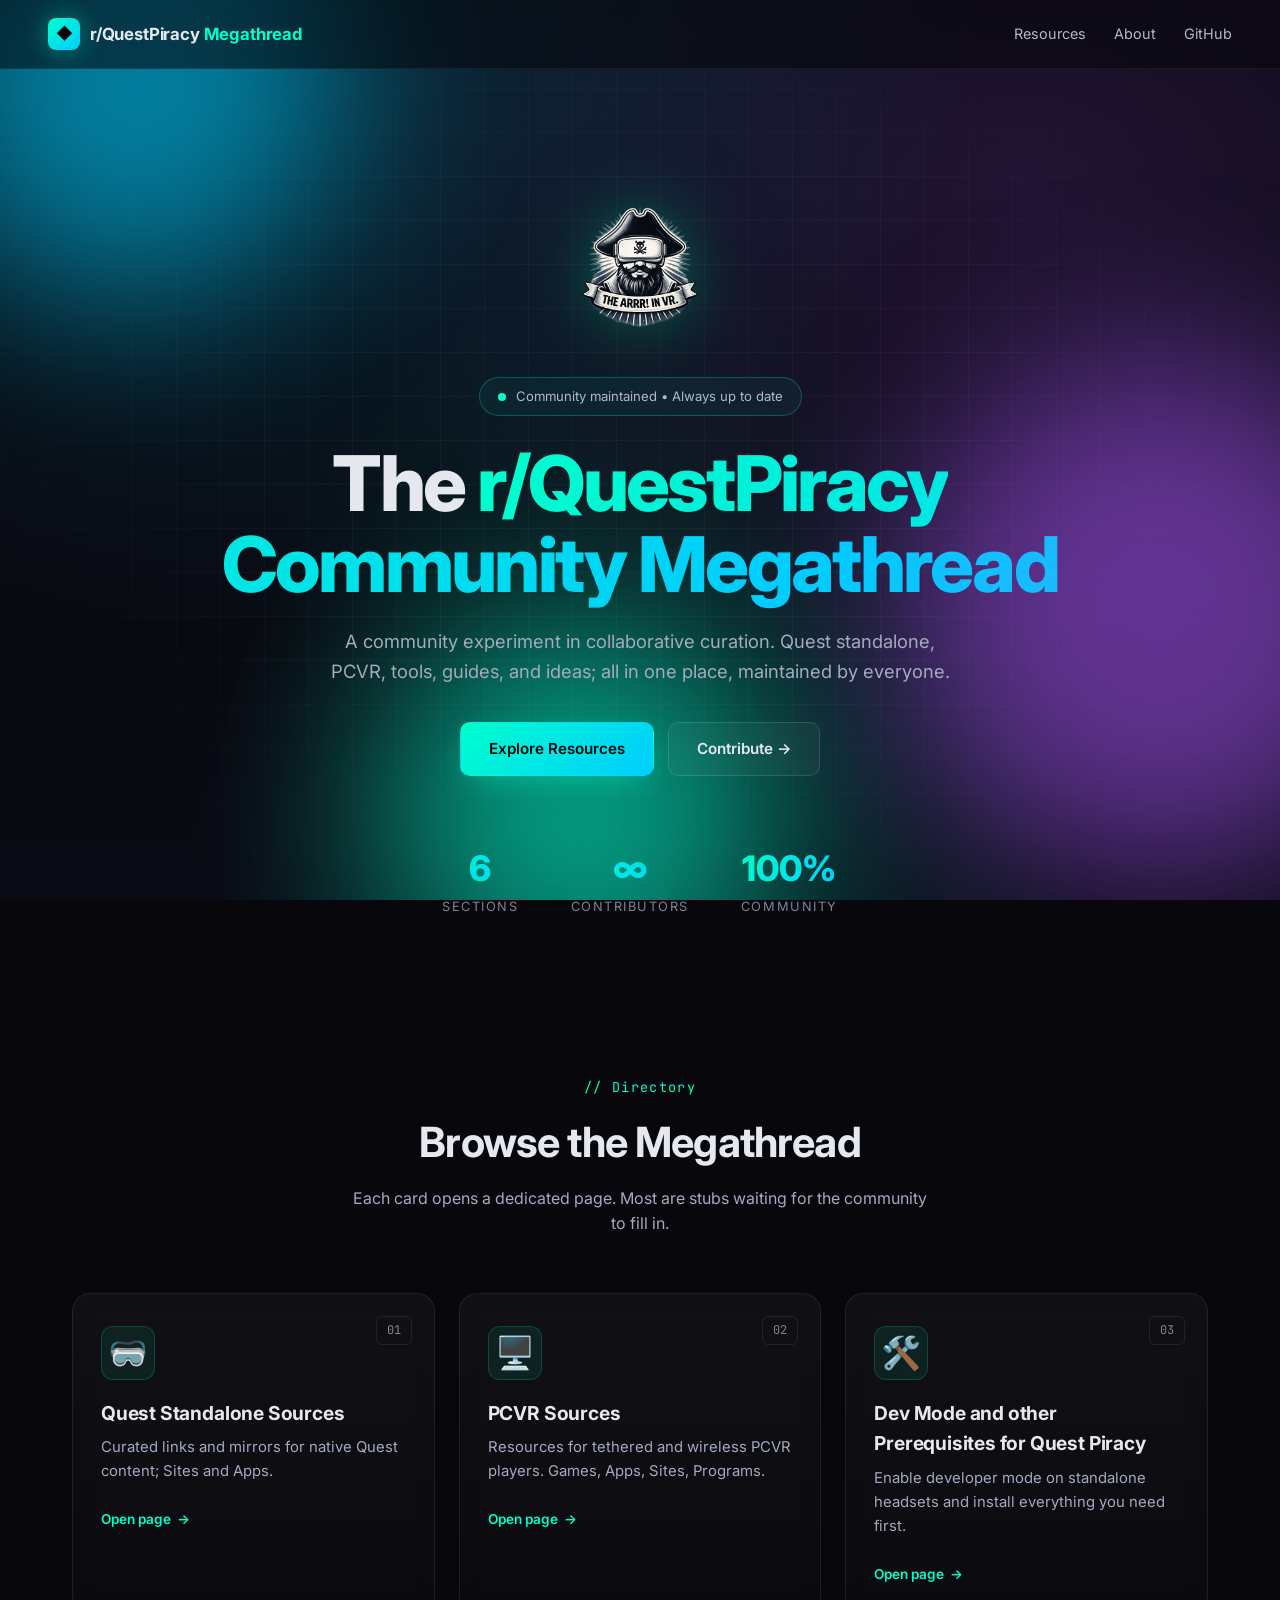
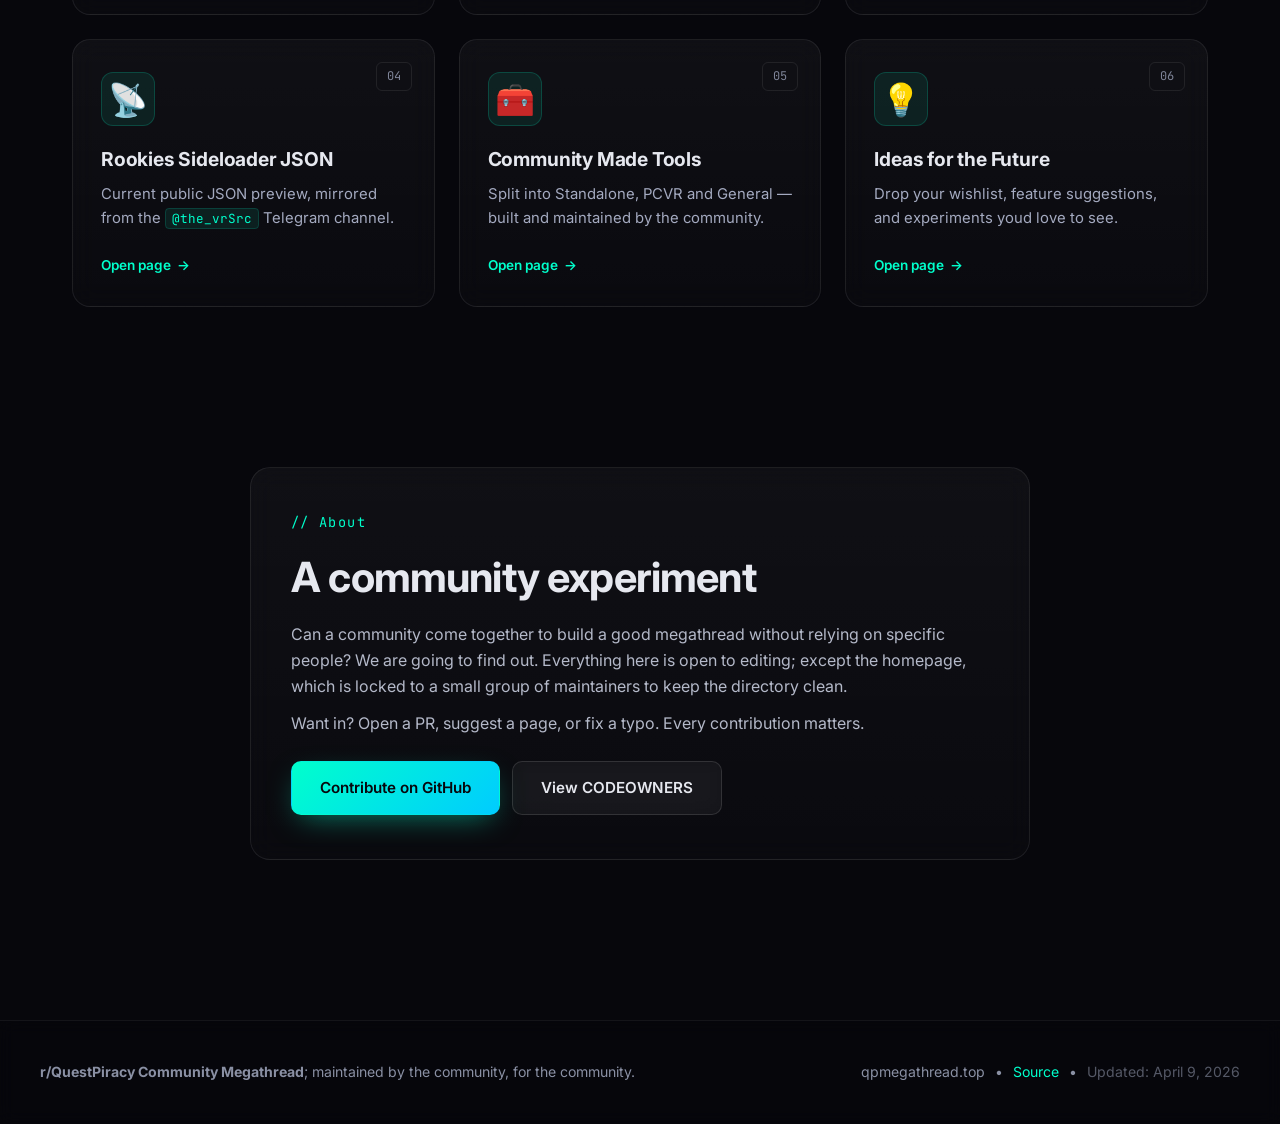
==== commit a62c3aa1: "From rookies-json.html to public-json.html" ====
--- a/index.html
+++ b/index.html
@@ -27,7 +27,7 @@
 <nav class="navbar">
     <a href="index.html" class="brand">
         <span class="brand-icon">◆</span>
-        <span class="brand-text">QP<span class="brand-accent">Megathread</span></span>
+        <span class="brand-text">r/QuestPiracy <span class="brand-accent">Megathread</span></span>
     </a>
     <div class="nav-links">
         <a href="#resources">Resources</a>
@@ -39,7 +39,7 @@
 <!-- Hero -->
 <header class="hero">
     <div class="hero-logo-wrap">
-        <img src="assets/images/logo.png" alt="QP Megathread logo" class="hero-logo">
+        <img src="assets/images/logo.png" alt="r/QuestPiracy Community Megathread" class="hero-logo">
     </div>
     <div class="hero-badge">
         <span class="pulse-dot"></span>
@@ -98,7 +98,7 @@
             <div class="card-cta">Open page <span class="arrow">→</span></div>
         </a>
 
-        <a href="pages/rookies-json.html" class="card" style="--i:4">
+        <a href="pages/public-json.html" class="card" style="--i:4">
             <div class="card-glow"></div>
             <div class="card-icon">📡</div>
             <div class="card-tag">04</div>
@@ -154,7 +154,7 @@
             <strong>r/QuestPiracy Community Megathread</strong>; maintained by the community, for the community.
         </div>
         <div class="footer-meta">
-            <span>QPMegathread.Top</span>
+            <span>qpmegathread.top</span>
             <span>&bull;</span>
             <a href="https://github.com/KaladinDMP/QP-Megathread" target="_blank" rel="noopener">Source</a>
             <span>&bull;</span>
--- a/assets/css/style.css
+++ b/assets/css/style.css
@@ -571,6 +571,54 @@
     flex-wrap: wrap;
 }
 
+/* Content inside pills — sections, lists, blockquotes */
+.content-pill section {
+    margin-bottom: 32px;
+}
+.content-pill section:last-child { margin-bottom: 0; }
+.content-pill h3 {
+    font-size: 1.3rem;
+    font-weight: 700;
+    letter-spacing: -0.01em;
+    margin: 0 0 16px;
+    color: #e6e8ef;
+    padding-bottom: 12px;
+    border-bottom: 1px solid rgba(255,255,255,0.08);
+}
+.content-pill ul {
+    list-style: none;
+    padding: 0;
+    margin: 0 0 18px;
+}
+.content-pill ul li {
+    position: relative;
+    padding: 8px 0 8px 20px;
+    color: #b4b9c9;
+    font-size: 0.95rem;
+    line-height: 1.6;
+    border-bottom: 1px solid rgba(255,255,255,0.04);
+}
+.content-pill ul li:last-child { border-bottom: none; }
+.content-pill ul li::before {
+    content: '▸';
+    position: absolute;
+    left: 0;
+    color: #00ffcc;
+    font-size: 0.85rem;
+}
+.content-pill blockquote {
+    margin: 20px 0 0;
+    padding: 20px 24px;
+    border-left: 3px solid #00ffcc;
+    border-radius: 0 12px 12px 0;
+    background: rgba(0, 255, 204, 0.04);
+}
+.content-pill blockquote p {
+    margin: 0;
+    color: #a4aac0;
+    font-size: 0.9rem;
+}
+
 /* ---------- Responsive ---------- */
 @media (max-width: 720px) {
     .navbar { padding: 14px 20px; }
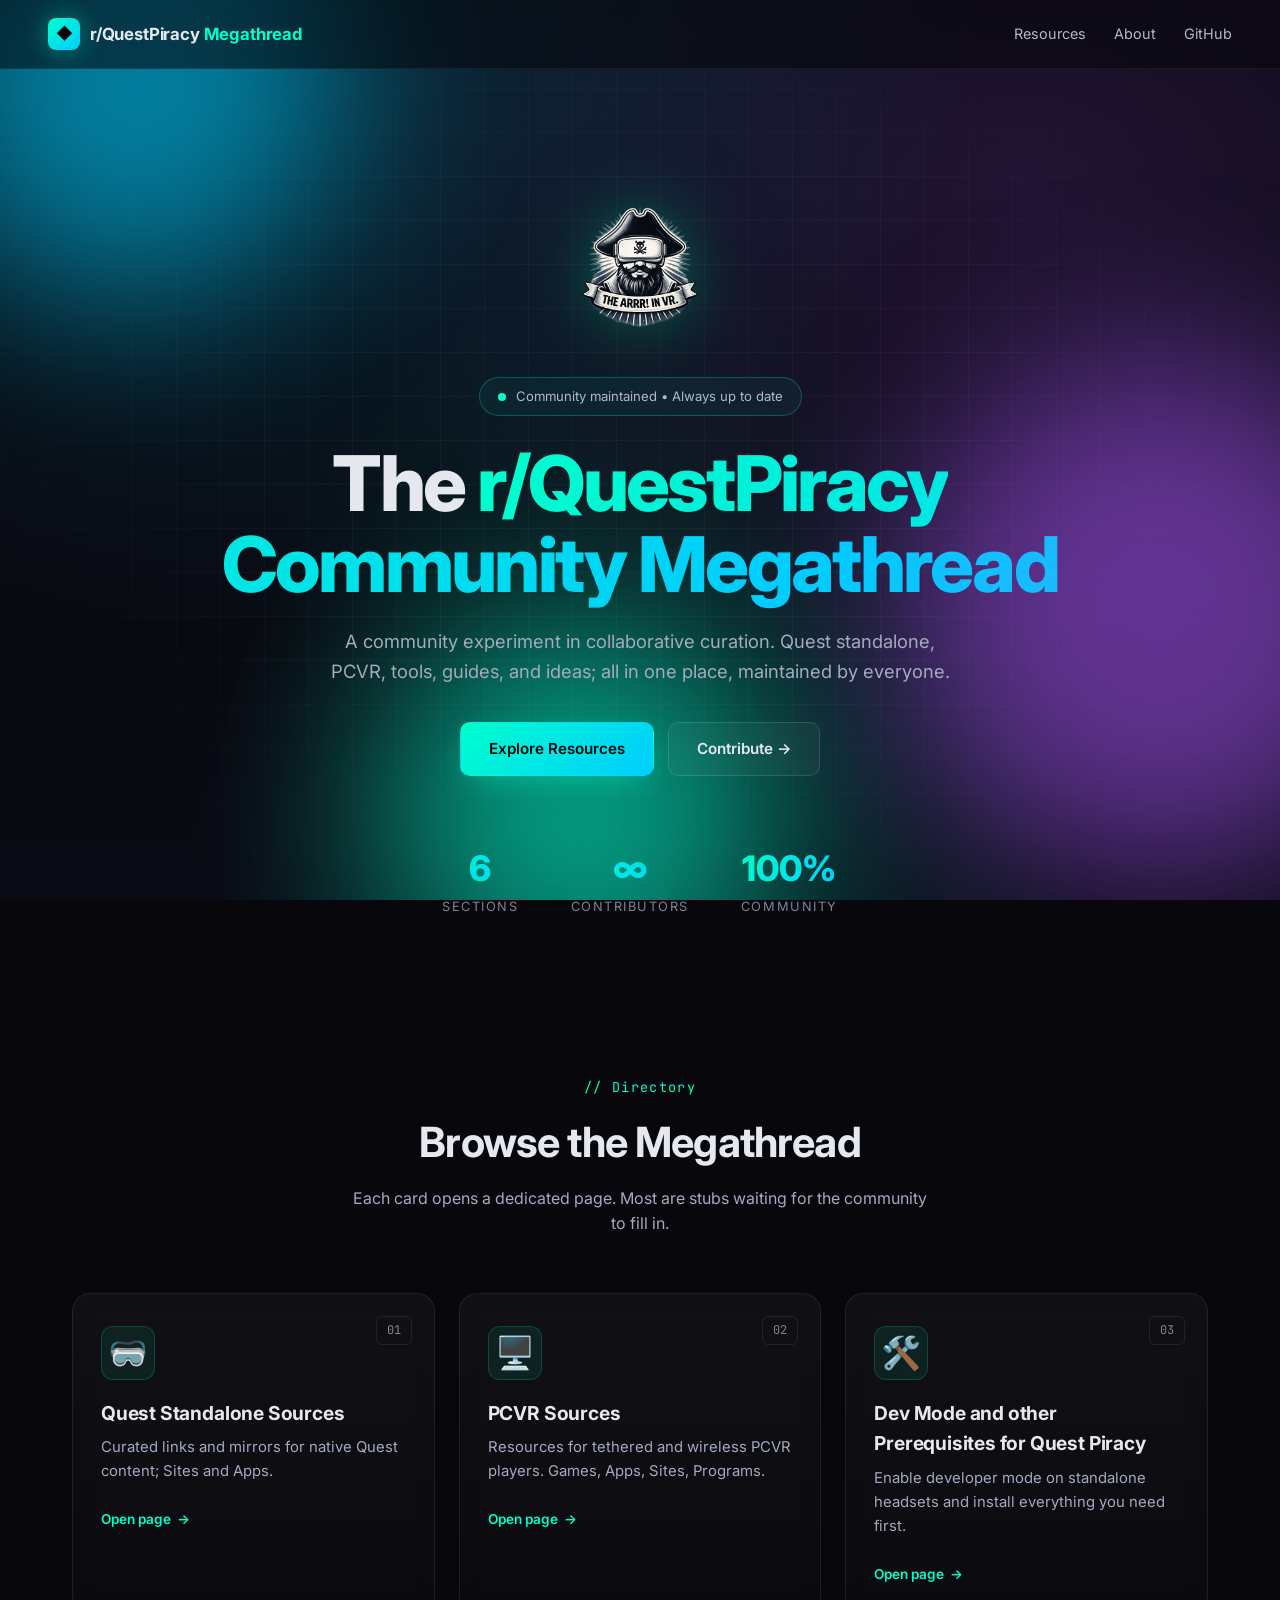
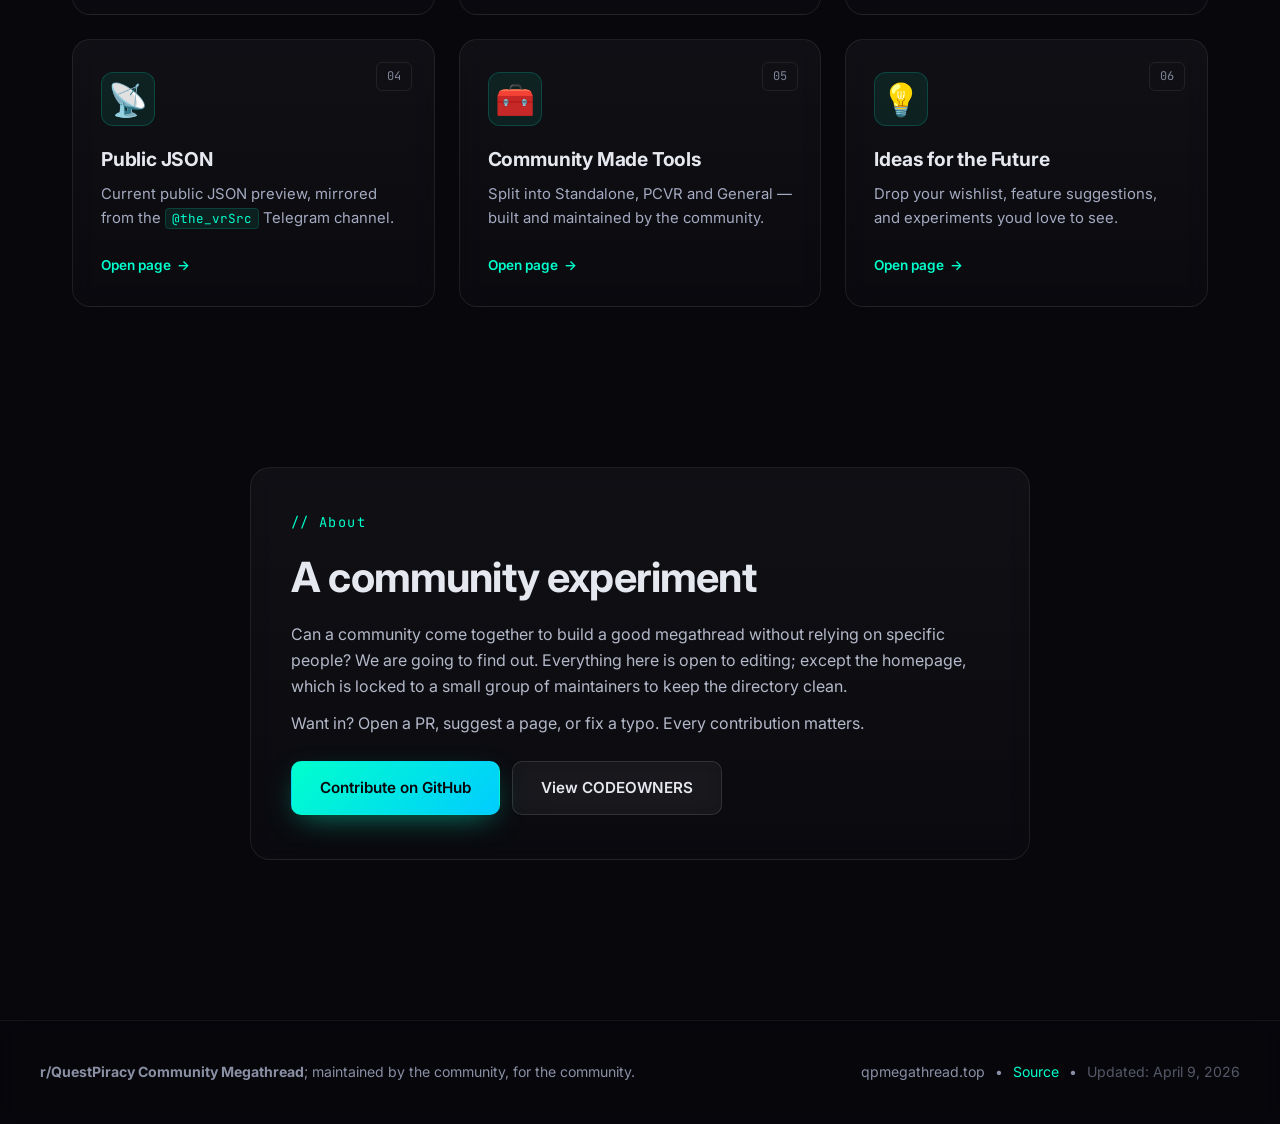
==== commit efe43c8e: "Update card title from 'Rookies Sideloader JSON' to 'Public JSON'" ====
--- a/index.html
+++ b/index.html
@@ -102,7 +102,7 @@
             <div class="card-glow"></div>
             <div class="card-icon">📡</div>
             <div class="card-tag">04</div>
-            <h3 class="card-title">Rookies Sideloader JSON</h3>
+            <h3 class="card-title">Public JSON</h3>
             <p class="card-desc">Current public JSON preview, mirrored from the <code>@the_vrSrc</code> Telegram channel.</p>
             <div class="card-cta">Open page <span class="arrow">→</span></div>
         </a>
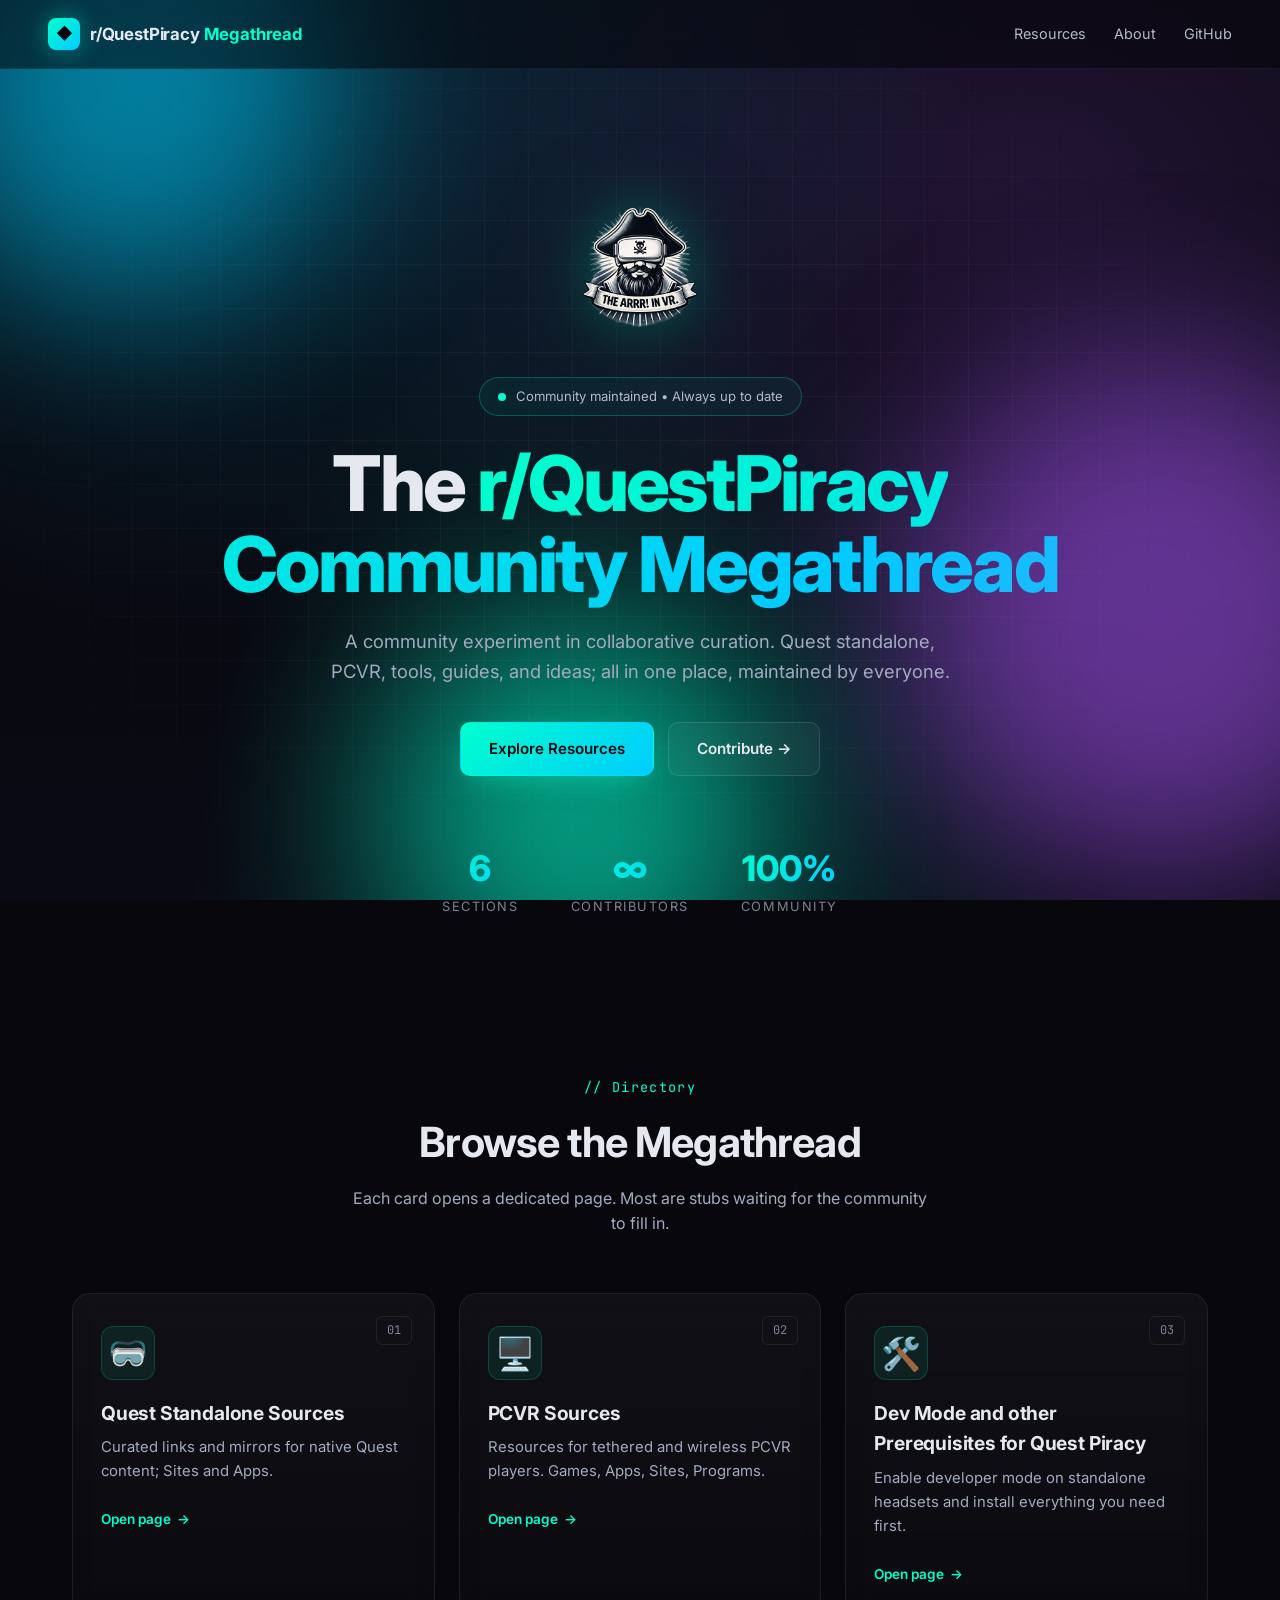
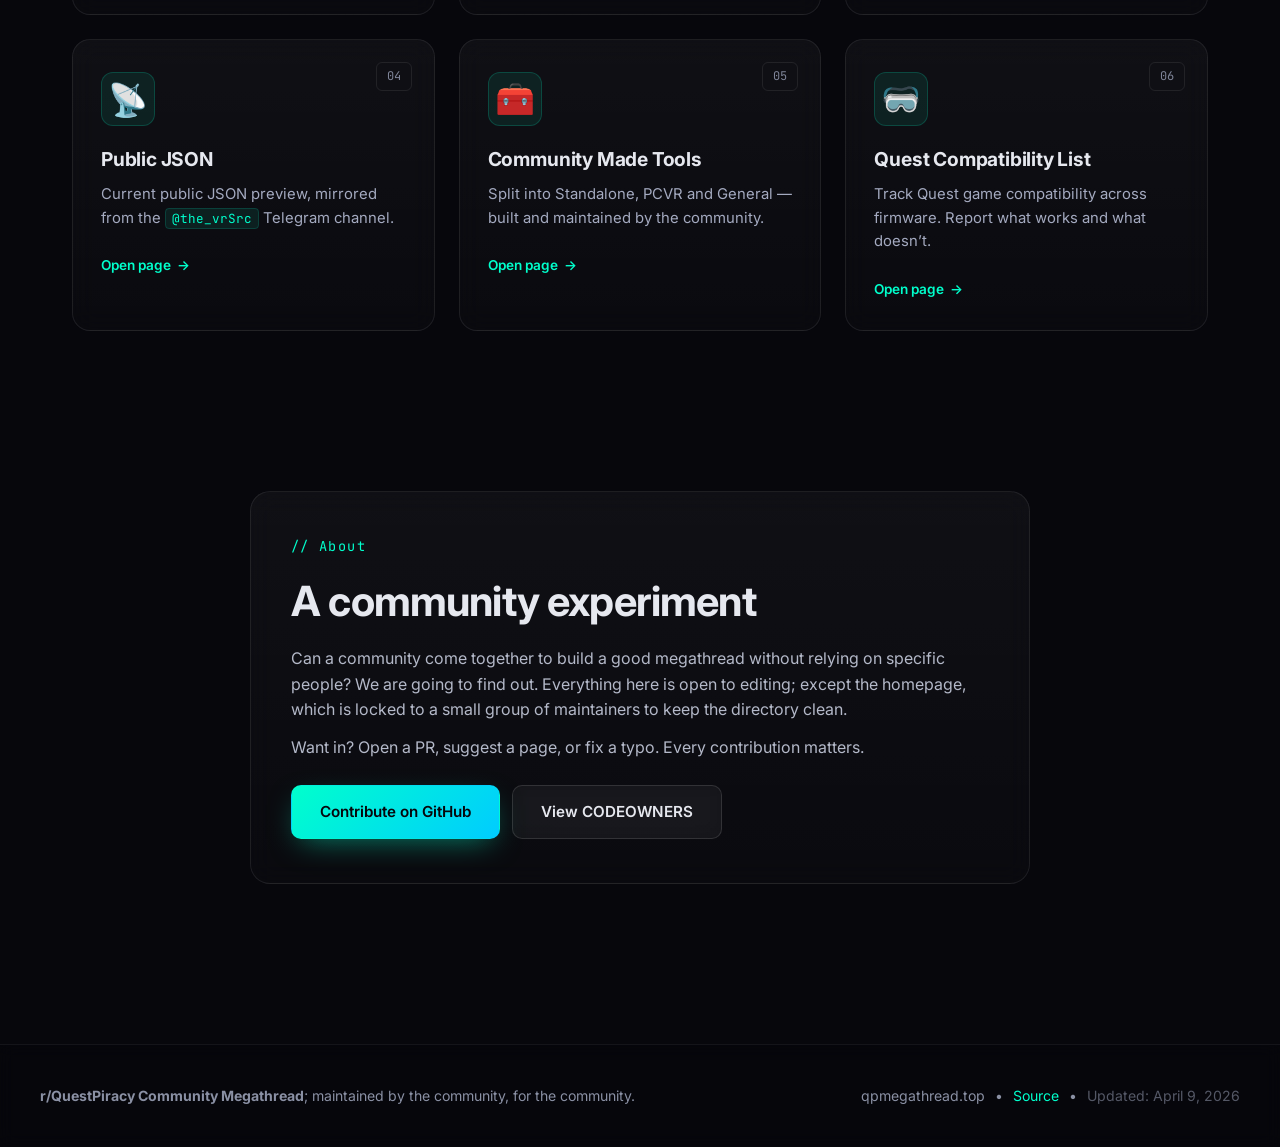
==== commit e442dc62: "Merge pull request #30 from an0n137/main 🥽 Quest Compatibility List" ====
--- a/index.html
+++ b/index.html
@@ -116,12 +116,12 @@
             <div class="card-cta">Open page <span class="arrow">→</span></div>
         </a>
 
-        <a href="pages/ideas.html" class="card" style="--i:6">
+        <a href="pages/list.html" class="card" style="--i:6">
             <div class="card-glow"></div>
-            <div class="card-icon">💡</div>
+            <div class="card-icon">🥽</div>
             <div class="card-tag">06</div>
-            <h3 class="card-title">Ideas for the Future</h3>
-            <p class="card-desc">Drop your wishlist, feature suggestions, and experiments youd love to see.</p>
+            <h3 class="card-title">Quest Compatibility List</h3>
+            <p class="card-desc">Track Quest game compatibility across firmware. Report what works and what doesn’t.</p>
             <div class="card-cta">Open page <span class="arrow">→</span></div>
         </a>
     </div>
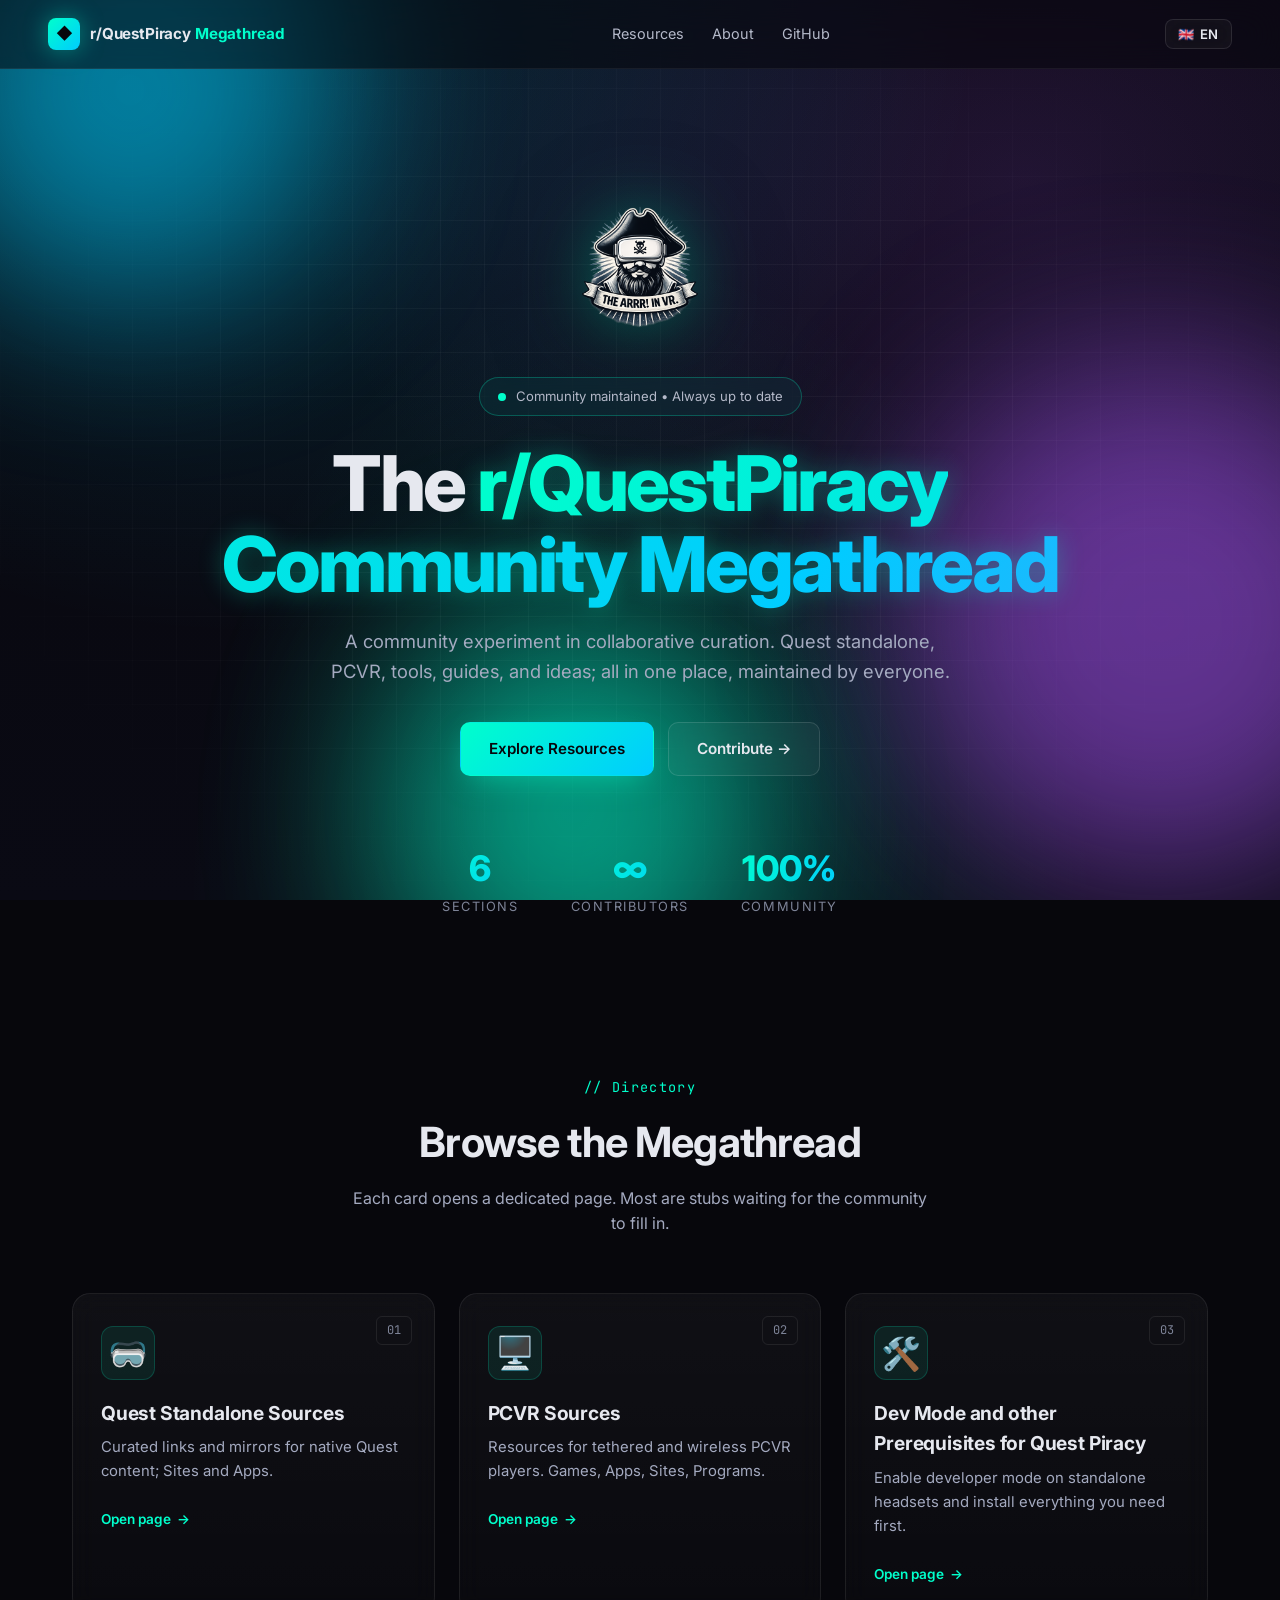
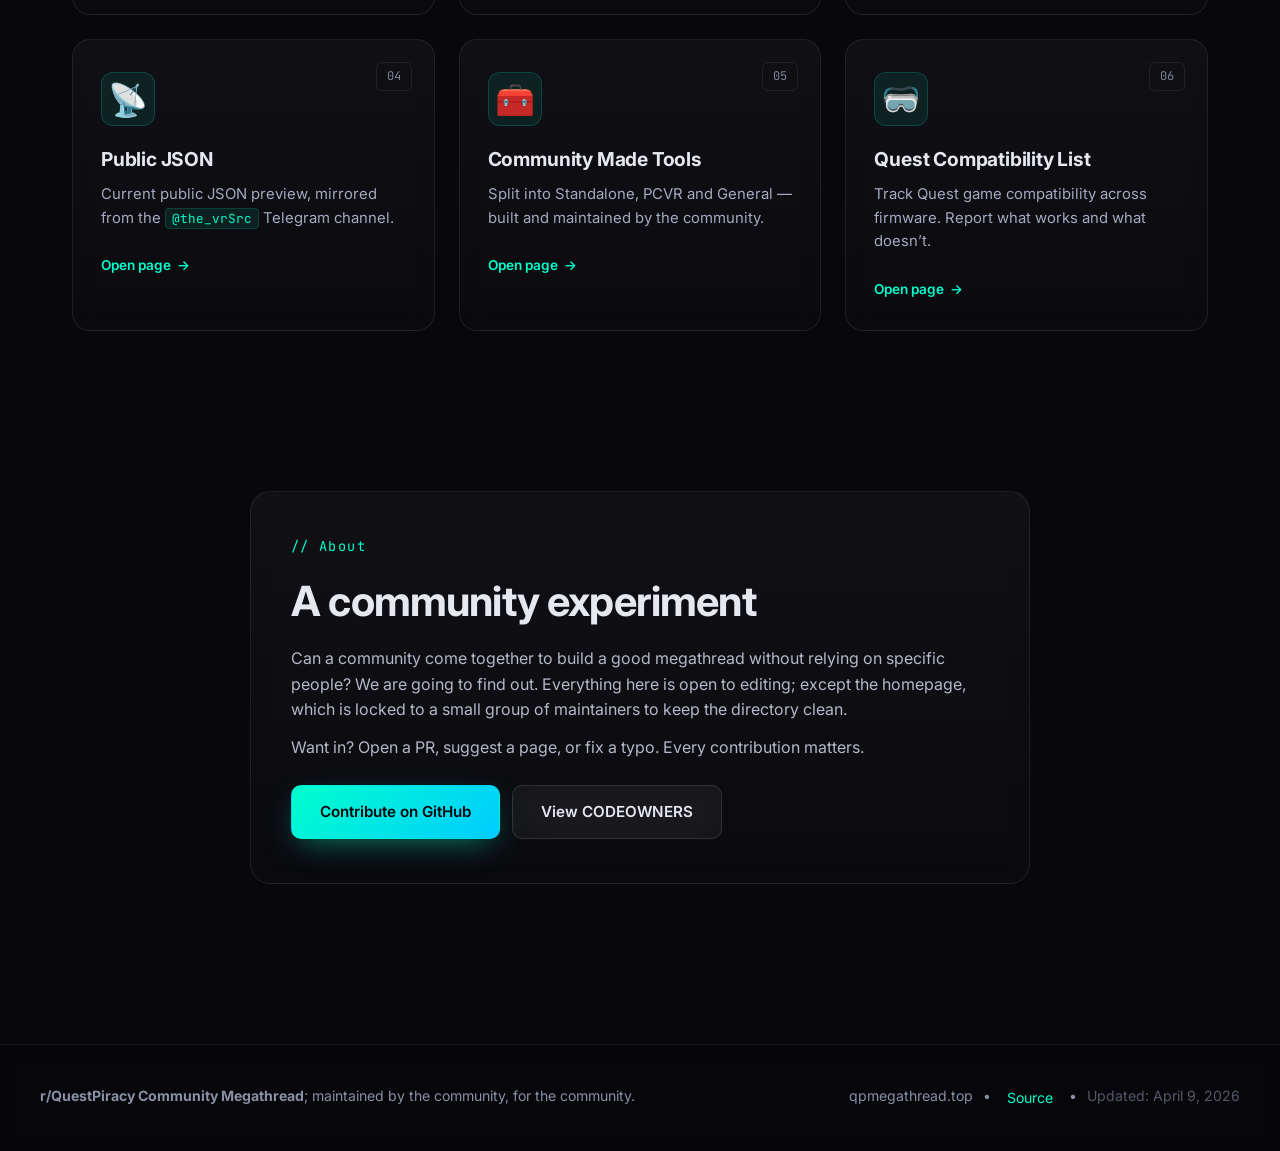
==== commit 95319914: "Merge pull request #37 from KaladinDMP/claude/add-language-selector-IqmGO Add language selector with" ====
--- a/index.html
+++ b/index.html
@@ -30,9 +30,9 @@
         <span class="brand-text">r/QuestPiracy <span class="brand-accent">Megathread</span></span>
     </a>
     <div class="nav-links">
-        <a href="#resources">Resources</a>
-        <a href="#about">About</a>
-        <a href="https://github.com/KaladinDMP/QP-Megathread" target="_blank" rel="noopener">GitHub</a>
+        <a href="#resources" data-i18n="nav.resources">Resources</a>
+        <a href="#about" data-i18n="nav.about">About</a>
+        <a href="https://github.com/KaladinDMP/QP-Megathread" target="_blank" rel="noopener" data-i18n="nav.github">GitHub</a>
     </div>
 </nav>
 
@@ -43,31 +43,31 @@
     </div>
     <div class="hero-badge">
         <span class="pulse-dot"></span>
-        Community maintained &bull; Always up to date
+        <span data-i18n="hero.badge">Community maintained &bull; Always up to date</span>
     </div>
-    <h1 class="hero-title">
+    <h1 class="hero-title" data-i18n-html="hero.title">
         The <span class="gradient-text">r/QuestPiracy Community Megathread</span>
     </h1>
-    <p class="hero-sub">
+    <p class="hero-sub" data-i18n="hero.sub">
         A community experiment in collaborative curation. Quest standalone, PCVR, tools, guides, and ideas; all in one place, maintained by everyone.
     </p>
     <div class="hero-cta">
-        <a href="#resources" class="btn btn-primary">Explore Resources</a>
-        <a href="https://github.com/KaladinDMP/QP-Megathread" target="_blank" rel="noopener" class="btn btn-ghost">Contribute →</a>
+        <a href="#resources" class="btn btn-primary" data-i18n="hero.cta.explore">Explore Resources</a>
+        <a href="https://github.com/KaladinDMP/QP-Megathread" target="_blank" rel="noopener" class="btn btn-ghost" data-i18n="hero.cta.contribute">Contribute →</a>
     </div>
     <div class="hero-stats">
-        <div class="stat"><div class="stat-num">6</div><div class="stat-label">Sections</div></div>
-        <div class="stat"><div class="stat-num">∞</div><div class="stat-label">Contributors</div></div>
-        <div class="stat"><div class="stat-num">100%</div><div class="stat-label">Community</div></div>
+        <div class="stat"><div class="stat-num">6</div><div class="stat-label" data-i18n="stats.sections">Sections</div></div>
+        <div class="stat"><div class="stat-num">∞</div><div class="stat-label" data-i18n="stats.contributors">Contributors</div></div>
+        <div class="stat"><div class="stat-num">100%</div><div class="stat-label" data-i18n="stats.community">Community</div></div>
     </div>
 </header>
 
 <!-- Resources grid -->
 <section id="resources" class="section">
     <div class="section-head">
-        <div class="section-kicker">// Directory</div>
-        <h2 class="section-title">Browse the Megathread</h2>
-        <p class="section-sub">Each card opens a dedicated page. Most are stubs waiting for the community to fill in.</p>
+        <div class="section-kicker" data-i18n="resources.kicker">// Directory</div>
+        <h2 class="section-title" data-i18n="resources.title">Browse the Megathread</h2>
+        <p class="section-sub" data-i18n="resources.sub">Each card opens a dedicated page. Most are stubs waiting for the community to fill in.</p>
     </div>
 
     <div class="card-grid">
@@ -75,54 +75,54 @@
             <div class="card-glow"></div>
             <div class="card-icon">🥽</div>
             <div class="card-tag">01</div>
-            <h3 class="card-title">Quest Standalone Sources</h3>
-            <p class="card-desc">Curated links and mirrors for native Quest content; Sites and Apps.</p>
-            <div class="card-cta">Open page <span class="arrow">→</span></div>
+            <h3 class="card-title" data-i18n="card.quest.title">Quest Standalone Sources</h3>
+            <p class="card-desc" data-i18n="card.quest.desc">Curated links and mirrors for native Quest content; Sites and Apps.</p>
+            <div class="card-cta"><span data-i18n="card.cta">Open page</span> <span class="arrow">→</span></div>
         </a>
 
         <a href="pages/pcvr.html" class="card" style="--i:2">
             <div class="card-glow"></div>
             <div class="card-icon">🖥️</div>
             <div class="card-tag">02</div>
-            <h3 class="card-title">PCVR Sources</h3>
-            <p class="card-desc">Resources for tethered and wireless PCVR players. Games, Apps, Sites, Programs.</p>
-            <div class="card-cta">Open page <span class="arrow">→</span></div>
+            <h3 class="card-title" data-i18n="card.pcvr.title">PCVR Sources</h3>
+            <p class="card-desc" data-i18n="card.pcvr.desc">Resources for tethered and wireless PCVR players. Games, Apps, Sites, Programs.</p>
+            <div class="card-cta"><span data-i18n="card.cta">Open page</span> <span class="arrow">→</span></div>
         </a>
 
         <a href="pages/dev-mode.html" class="card" style="--i:3">
             <div class="card-glow"></div>
             <div class="card-icon">🛠️</div>
             <div class="card-tag">03</div>
-            <h3 class="card-title">Dev Mode and other Prerequisites for Quest Piracy</h3>
-            <p class="card-desc">Enable developer mode on standalone headsets and install everything you need first.</p>
-            <div class="card-cta">Open page <span class="arrow">→</span></div>
+            <h3 class="card-title" data-i18n="card.dev.title">Dev Mode and other Prerequisites for Quest Piracy</h3>
+            <p class="card-desc" data-i18n="card.dev.desc">Enable developer mode on standalone headsets and install everything you need first.</p>
+            <div class="card-cta"><span data-i18n="card.cta">Open page</span> <span class="arrow">→</span></div>
         </a>
 
         <a href="pages/public-json.html" class="card" style="--i:4">
             <div class="card-glow"></div>
             <div class="card-icon">📡</div>
             <div class="card-tag">04</div>
-            <h3 class="card-title">Public JSON</h3>
-            <p class="card-desc">Current public JSON preview, mirrored from the <code>@the_vrSrc</code> Telegram channel.</p>
-            <div class="card-cta">Open page <span class="arrow">→</span></div>
+            <h3 class="card-title" data-i18n="card.json.title">Public JSON</h3>
+            <p class="card-desc" data-i18n-html="card.json.desc">Current public JSON preview, mirrored from the <code>@the_vrSrc</code> Telegram channel.</p>
+            <div class="card-cta"><span data-i18n="card.cta">Open page</span> <span class="arrow">→</span></div>
         </a>
 
         <a href="pages/tools.html" class="card" style="--i:5">
             <div class="card-glow"></div>
             <div class="card-icon">🧰</div>
             <div class="card-tag">05</div>
-            <h3 class="card-title">Community Made Tools</h3>
-            <p class="card-desc">Split into Standalone, PCVR and General &mdash; built and maintained by the community.</p>
-            <div class="card-cta">Open page <span class="arrow">→</span></div>
+            <h3 class="card-title" data-i18n="card.tools.title">Community Made Tools</h3>
+            <p class="card-desc" data-i18n="card.tools.desc">Split into Standalone, PCVR and General — built and maintained by the community.</p>
+            <div class="card-cta"><span data-i18n="card.cta">Open page</span> <span class="arrow">→</span></div>
         </a>
 
         <a href="pages/list.html" class="card" style="--i:6">
             <div class="card-glow"></div>
             <div class="card-icon">🥽</div>
             <div class="card-tag">06</div>
-            <h3 class="card-title">Quest Compatibility List</h3>
-            <p class="card-desc">Track Quest game compatibility across firmware. Report what works and what doesn’t.</p>
-            <div class="card-cta">Open page <span class="arrow">→</span></div>
+            <h3 class="card-title" data-i18n="card.list.title">Quest Compatibility List</h3>
+            <p class="card-desc" data-i18n="card.list.desc">Track Quest game compatibility across firmware. Report what works and what doesn’t.</p>
+            <div class="card-cta"><span data-i18n="card.cta">Open page</span> <span class="arrow">→</span></div>
         </a>
     </div>
 </section>
@@ -131,18 +131,18 @@
 <section id="about" class="section">
     <div class="about-wrap">
         <div class="about-card">
-            <div class="section-kicker">// About</div>
-            <h2 class="section-title">A community experiment</h2>
-            <p>
+            <div class="section-kicker" data-i18n="about.kicker">// About</div>
+            <h2 class="section-title" data-i18n="about.title">A community experiment</h2>
+            <p data-i18n="about.p1">
                 Can a community come together to build a good megathread without relying on specific people? We are going to find out.
                 Everything here is open to editing; except the homepage, which is locked to a small group of maintainers to keep the directory clean.
             </p>
-            <p>
+            <p data-i18n="about.p2">
                 Want in? Open a PR, suggest a page, or fix a typo. Every contribution matters.
             </p>
             <div class="about-actions">
-                <a href="https://github.com/KaladinDMP/QP-Megathread" target="_blank" rel="noopener" class="btn btn-primary">Contribute on GitHub</a>
-                <a href="https://github.com/KaladinDMP/QP-Megathread/blob/main/.github/CODEOWNERS" target="_blank" rel="noopener" class="btn btn-ghost">View CODEOWNERS</a>
+                <a href="https://github.com/KaladinDMP/QP-Megathread" target="_blank" rel="noopener" class="btn btn-primary" data-i18n="about.cta.contribute">Contribute on GitHub</a>
+                <a href="https://github.com/KaladinDMP/QP-Megathread/blob/main/.github/CODEOWNERS" target="_blank" rel="noopener" class="btn btn-ghost" data-i18n="about.cta.codeowners">View CODEOWNERS</a>
             </div>
         </div>
     </div>
@@ -151,18 +151,19 @@
 <footer class="footer">
     <div class="footer-inner">
         <div>
-            <strong>r/QuestPiracy Community Megathread</strong>; maintained by the community, for the community.
+            <strong data-i18n="footer.title">r/QuestPiracy Community Megathread</strong>; <span data-i18n="footer.maintained">maintained by the community, for the community.</span>
         </div>
         <div class="footer-meta">
             <span>qpmegathread.top</span>
             <span>&bull;</span>
-            <a href="https://github.com/KaladinDMP/QP-Megathread" target="_blank" rel="noopener">Source</a>
+            <a href="https://github.com/KaladinDMP/QP-Megathread" target="_blank" rel="noopener" data-i18n="footer.source">Source</a>
             <span>&bull;</span>
             <span id="last-updated" style="opacity:0.6;">Updated: —</span>
         </div>
     </div>
 </footer>
 
+<script src="assets/js/i18n.js"></script>
 <script src="assets/js/main.js"></script>
 </body>
 </html>
--- a/assets/css/style.css
+++ b/assets/css/style.css
@@ -23,6 +23,38 @@
 
 a { color: inherit; text-decoration: none; }
 
+/* ---------- Pulsing / glowing links ---------- */
+.content-pill a,
+.placeholder-box a,
+.tg-note a,
+.about-card a:not(.btn) {
+    color: #00ffcc !important;
+    text-decoration: underline;
+    text-decoration-color: rgba(0, 255, 204, 0.4);
+    text-underline-offset: 3px;
+    position: relative;
+    padding: 2px 6px;
+    margin: -2px -6px;
+    border-radius: 6px;
+    background: rgba(0, 255, 204, 0.08);
+    transition: all 0.3s ease;
+    animation: link-glow 2.5s ease-in-out infinite;
+}
+.content-pill a:hover,
+.placeholder-box a:hover,
+.tg-note a:hover,
+.about-card a:not(.btn):hover {
+    color: #fff !important;
+    text-decoration-color: #fff;
+    background: rgba(0, 255, 204, 0.2);
+    box-shadow: 0 0 20px rgba(0, 255, 204, 0.4), 0 0 40px rgba(0, 255, 204, 0.15);
+    animation: none;
+}
+@keyframes link-glow {
+    0%, 100% { box-shadow: 0 0 8px rgba(0, 255, 204, 0.2); }
+    50%      { box-shadow: 0 0 18px rgba(0, 255, 204, 0.45), 0 0 36px rgba(0, 255, 204, 0.15); }
+}
+
 /* ---------- Background ---------- */
 .bg-gradient {
     position: fixed;
@@ -96,8 +128,9 @@
     align-items: center;
     gap: 10px;
     font-weight: 700;
-    font-size: 1.05rem;
+    font-size: clamp(0.78rem, 2.2vw, 0.95rem);
     letter-spacing: -0.01em;
+    white-space: nowrap;
 }
 .brand-icon {
     display: inline-flex;
@@ -161,6 +194,79 @@
 .nav-links a:hover { color: #fff; }
 .nav-links a:hover::after { width: 100%; }
 
+/* ---------- Language selector ---------- */
+.lang-selector {
+    position: relative;
+    margin-left: 8px;
+}
+.lang-btn {
+    display: inline-flex;
+    align-items: center;
+    gap: 6px;
+    padding: 6px 12px;
+    border: 1px solid rgba(255,255,255,0.1);
+    border-radius: 8px;
+    background: rgba(255,255,255,0.04);
+    color: #e6e8ef;
+    font-family: inherit;
+    font-size: 0.82rem;
+    cursor: pointer;
+    backdrop-filter: blur(10px);
+    transition: background 0.25s ease, border-color 0.25s ease;
+}
+.lang-btn:hover {
+    background: rgba(0, 255, 204, 0.08);
+    border-color: rgba(0, 255, 204, 0.3);
+}
+.lang-code { font-weight: 600; letter-spacing: 0.04em; }
+.lang-dropdown {
+    position: absolute;
+    top: calc(100% + 8px);
+    right: 0;
+    min-width: 160px;
+    padding: 6px;
+    background: rgba(14, 14, 22, 0.95);
+    border: 1px solid rgba(255,255,255,0.1);
+    border-radius: 12px;
+    backdrop-filter: blur(20px);
+    -webkit-backdrop-filter: blur(20px);
+    box-shadow: 0 12px 40px rgba(0,0,0,0.5);
+    opacity: 0;
+    visibility: hidden;
+    transform: translateY(-6px);
+    transition: opacity 0.2s ease, transform 0.2s ease, visibility 0.2s;
+    z-index: 100;
+}
+.lang-selector.open .lang-dropdown {
+    opacity: 1;
+    visibility: visible;
+    transform: translateY(0);
+}
+.lang-option {
+    display: flex;
+    align-items: center;
+    gap: 8px;
+    width: 100%;
+    padding: 9px 14px;
+    border: none;
+    border-radius: 8px;
+    background: transparent;
+    color: #b4b9c9;
+    font-family: inherit;
+    font-size: 0.85rem;
+    cursor: pointer;
+    text-align: left;
+    transition: background 0.15s ease, color 0.15s ease;
+}
+.lang-option:hover {
+    background: rgba(0, 255, 204, 0.1);
+    color: #fff;
+}
+.lang-option.active {
+    color: #00ffcc;
+    background: rgba(0, 255, 204, 0.06);
+}
+
 /* ---------- Hero ---------- */
 .hero {
     max-width: 1040px;
@@ -215,6 +321,7 @@
     background-clip: text;
     color: transparent;
     animation: gradient-shift 6s ease-in-out infinite;
+    filter: drop-shadow(0 0 12px rgba(0, 255, 204, 0.3));
 }
 @keyframes gradient-shift {
     0%,100% { background-position: 0% 50%; }
@@ -252,8 +359,17 @@
     background: linear-gradient(135deg, #00ffcc, #00ccff);
     color: #07070c;
     box-shadow: 0 10px 30px -10px rgba(0, 255, 204, 0.5);
-}
-.btn-primary:hover { transform: translateY(-2px); box-shadow: 0 18px 44px -10px rgba(0, 255, 204, 0.65); }
+    animation: btn-pulse 3s ease-in-out infinite;
+}
+.btn-primary:hover {
+    transform: translateY(-2px);
+    box-shadow: 0 18px 44px -10px rgba(0, 255, 204, 0.65);
+    animation: none;
+}
+@keyframes btn-pulse {
+    0%, 100% { box-shadow: 0 10px 30px -10px rgba(0, 255, 204, 0.5); }
+    50%      { box-shadow: 0 10px 40px -6px rgba(0, 255, 204, 0.7), 0 0 60px -10px rgba(0, 255, 204, 0.25); }
+}
 .btn-ghost {
     background: rgba(255,255,255,0.04);
     color: #e6e8ef;
@@ -441,8 +557,17 @@
     font-size: 0.88rem;
 }
 .footer-meta { display: flex; gap: 10px; }
-.footer-meta a { color: #00ffcc; }
-.footer-meta a:hover { text-decoration: underline; }
+.footer-meta a {
+    color: #00ffcc;
+    animation: link-glow 2.5s ease-in-out infinite;
+    padding: 2px 6px;
+    border-radius: 6px;
+}
+.footer-meta a:hover {
+    text-decoration: underline;
+    animation: none;
+    box-shadow: 0 0 20px rgba(0, 255, 204, 0.35);
+}
 
 /* ---------- Page template (subpages) ---------- */
 .page-hero {
@@ -457,6 +582,11 @@
     font-weight: 800;
     letter-spacing: -0.03em;
     margin: 14px 0 16px;
+    animation: title-glow 3s ease-in-out infinite;
+}
+@keyframes title-glow {
+    0%, 100% { text-shadow: 0 0 10px rgba(0, 255, 204, 0.15), 0 0 30px rgba(0, 255, 204, 0.05); }
+    50%      { text-shadow: 0 0 20px rgba(0, 255, 204, 0.4), 0 0 50px rgba(0, 255, 204, 0.15), 0 0 80px rgba(168, 85, 247, 0.1); }
 }
 .page-hero p { color: #a4aac0; max-width: 640px; margin: 0 auto; font-size: 1.05rem; }
 
@@ -509,66 +639,60 @@
     margin: 20px auto 60px;
     padding: 0 32px;
 }
-.tg-card {
-    position: relative;
-    padding: 36px 36px 32px;
-    border-radius: 20px;
-    background:
-        linear-gradient(180deg, rgba(0, 136, 204, 0.12), rgba(255,255,255,0.02)),
-        rgba(255,255,255,0.02);
-    border: 1px solid rgba(0, 204, 255, 0.18);
-    backdrop-filter: blur(12px);
+.tg-embed {
+    border-radius: 16px;
     overflow: hidden;
     animation: fade-up 0.8s ease-out;
 }
-.tg-card::before {
+.tg-note {
+    text-align: center;
+    color: #7e8498;
+    font-size: 0.88rem;
+    margin-top: 16px;
+}
+
+/* ---------- Content pill (centred card, left-aligned text) ---------- */
+.content-pill-wrap {
+    max-width: 900px;
+    margin: 20px auto 80px;
+    padding: 0 32px;
+    display: flex;
+    justify-content: center;
+}
+.content-pill {
+    width: 100%;
+    padding: 48px 44px;
+    border-radius: 24px;
+    background:
+        linear-gradient(180deg, rgba(255,255,255,0.06), rgba(255,255,255,0.02)),
+        rgba(10, 10, 22, 0.85);
+    border: 1px solid rgba(255,255,255,0.12);
+    backdrop-filter: blur(20px);
+    -webkit-backdrop-filter: blur(20px);
+    text-align: left;
+    animation: fade-up 0.8s ease-out;
+    position: relative;
+    overflow: hidden;
+    box-shadow: 0 8px 40px rgba(0, 0, 0, 0.4), 0 0 60px rgba(0, 255, 204, 0.04);
+}
+.content-pill::before {
     content: '';
     position: absolute;
     inset: -1px;
     border-radius: inherit;
     padding: 1px;
-    background: linear-gradient(135deg, rgba(0, 204, 255, 0.55), transparent 60%);
+    background: linear-gradient(135deg, rgba(0,255,204,0.35), transparent 50%, rgba(168,85,247,0.25));
     -webkit-mask: linear-gradient(#fff 0 0) content-box, linear-gradient(#fff 0 0);
     mask: linear-gradient(#fff 0 0) content-box, linear-gradient(#fff 0 0);
     -webkit-mask-composite: xor;
     mask-composite: exclude;
     pointer-events: none;
 }
-.tg-card-head {
-    display: flex;
-    align-items: center;
-    gap: 16px;
-    margin-bottom: 18px;
-}
-.tg-avatar {
-    width: 56px;
-    height: 56px;
-    border-radius: 14px;
-    background: linear-gradient(135deg, #0088cc, #00ccff);
-    display: inline-flex;
-    align-items: center;
-    justify-content: center;
-    font-size: 1.6rem;
-    box-shadow: 0 0 28px rgba(0, 204, 255, 0.35);
-}
-.tg-card-title {
-    font-weight: 700;
-    font-size: 1.2rem;
-    letter-spacing: -0.01em;
-}
-.tg-card-sub {
-    font-size: 0.85rem;
-    color: #8a90a4;
-}
-.tg-card-desc {
+.content-pill p {
     color: #b4b9c9;
     font-size: 0.95rem;
-    margin: 0 0 24px;
-}
-.tg-card-actions {
-    display: flex;
-    gap: 12px;
-    flex-wrap: wrap;
+    margin: 0 0 18px;
+    line-height: 1.7;
 }
 
 /* Content inside pills — sections, lists, blockquotes */
@@ -622,12 +746,16 @@
 /* ---------- Responsive ---------- */
 @media (max-width: 720px) {
     .navbar { padding: 14px 20px; }
+    .brand { font-size: 0.72rem; }
     .nav-links { gap: 18px; }
     .nav-links a:nth-child(1) { display: none; }
+    .lang-btn { padding: 5px 8px; font-size: 0.78rem; }
+    .lang-dropdown { right: -8px; }
     .hero { padding: 80px 20px 60px; }
     .hero-stats { gap: 36px; }
     .section { padding: 60px 20px; }
     .about-card { padding: 32px 24px; }
+    .content-pill { padding: 32px 24px; }
 }
 
 @media (prefers-reduced-motion: reduce) {
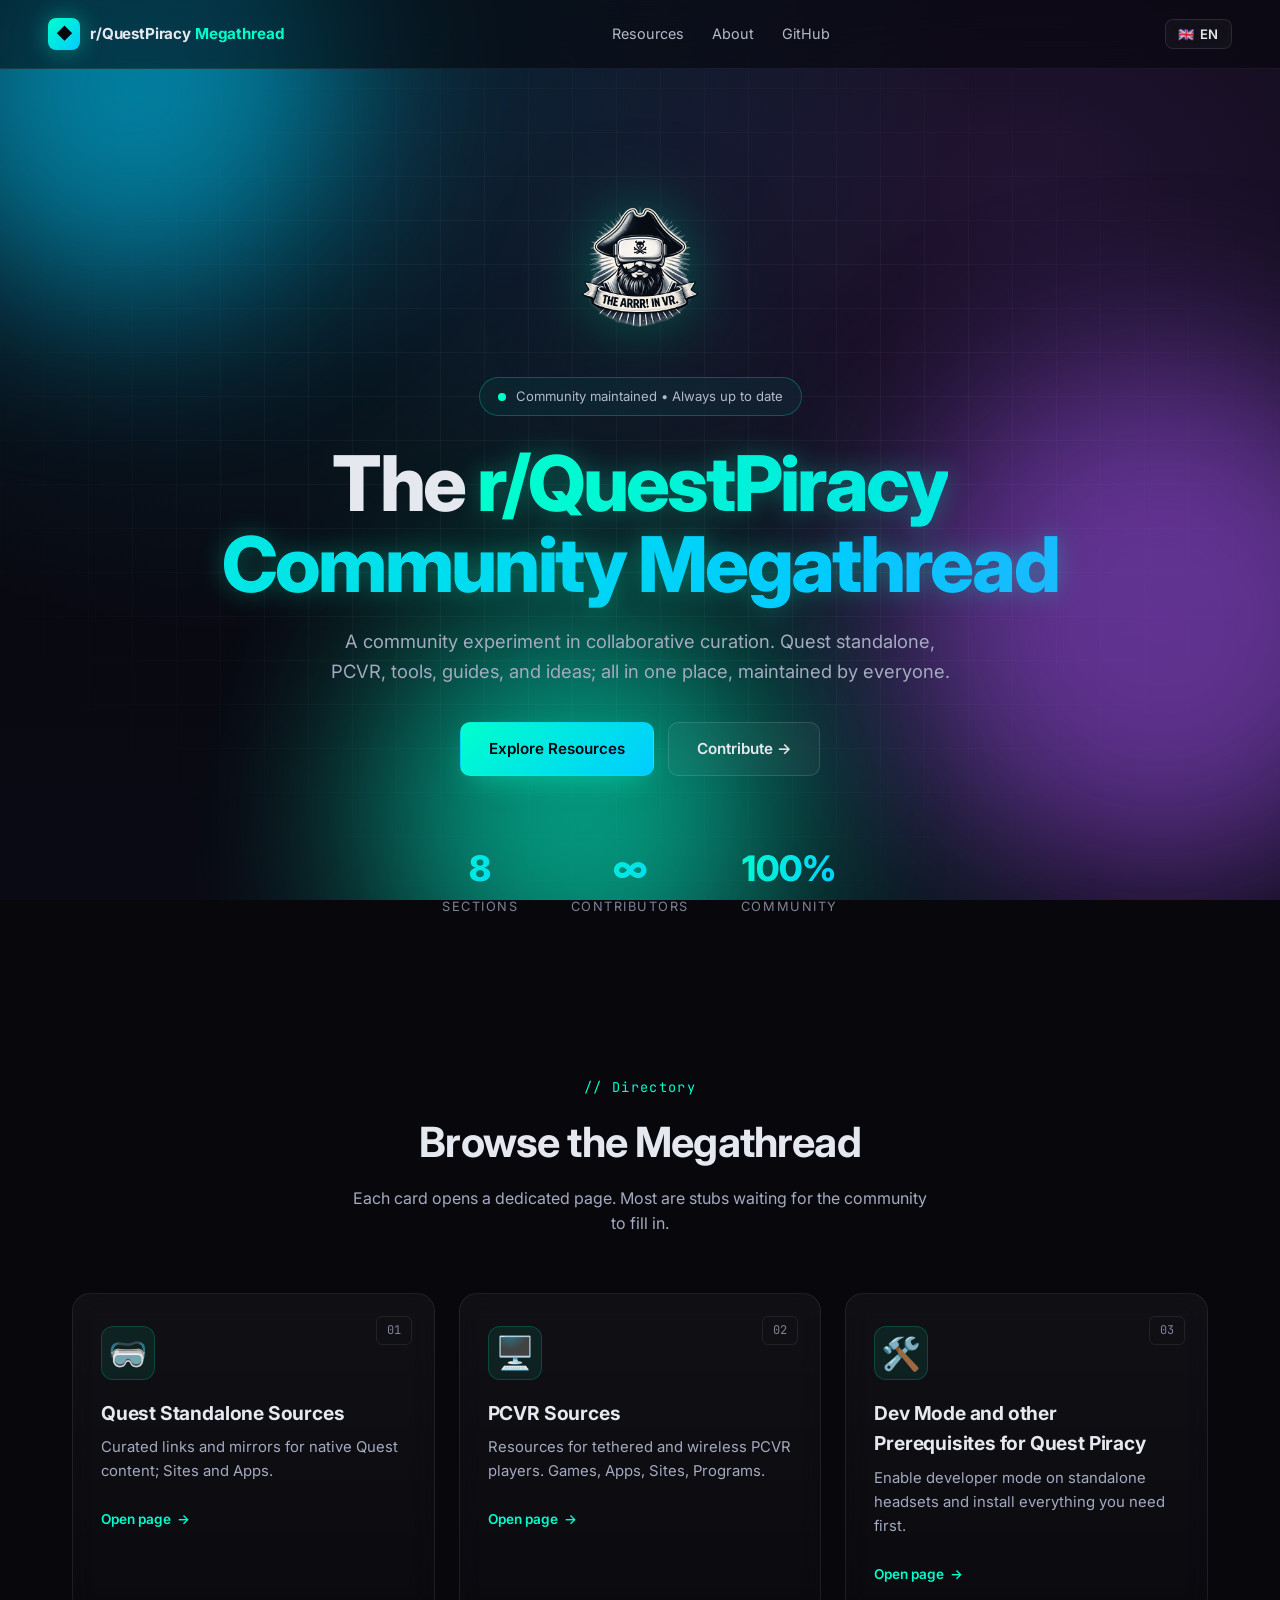
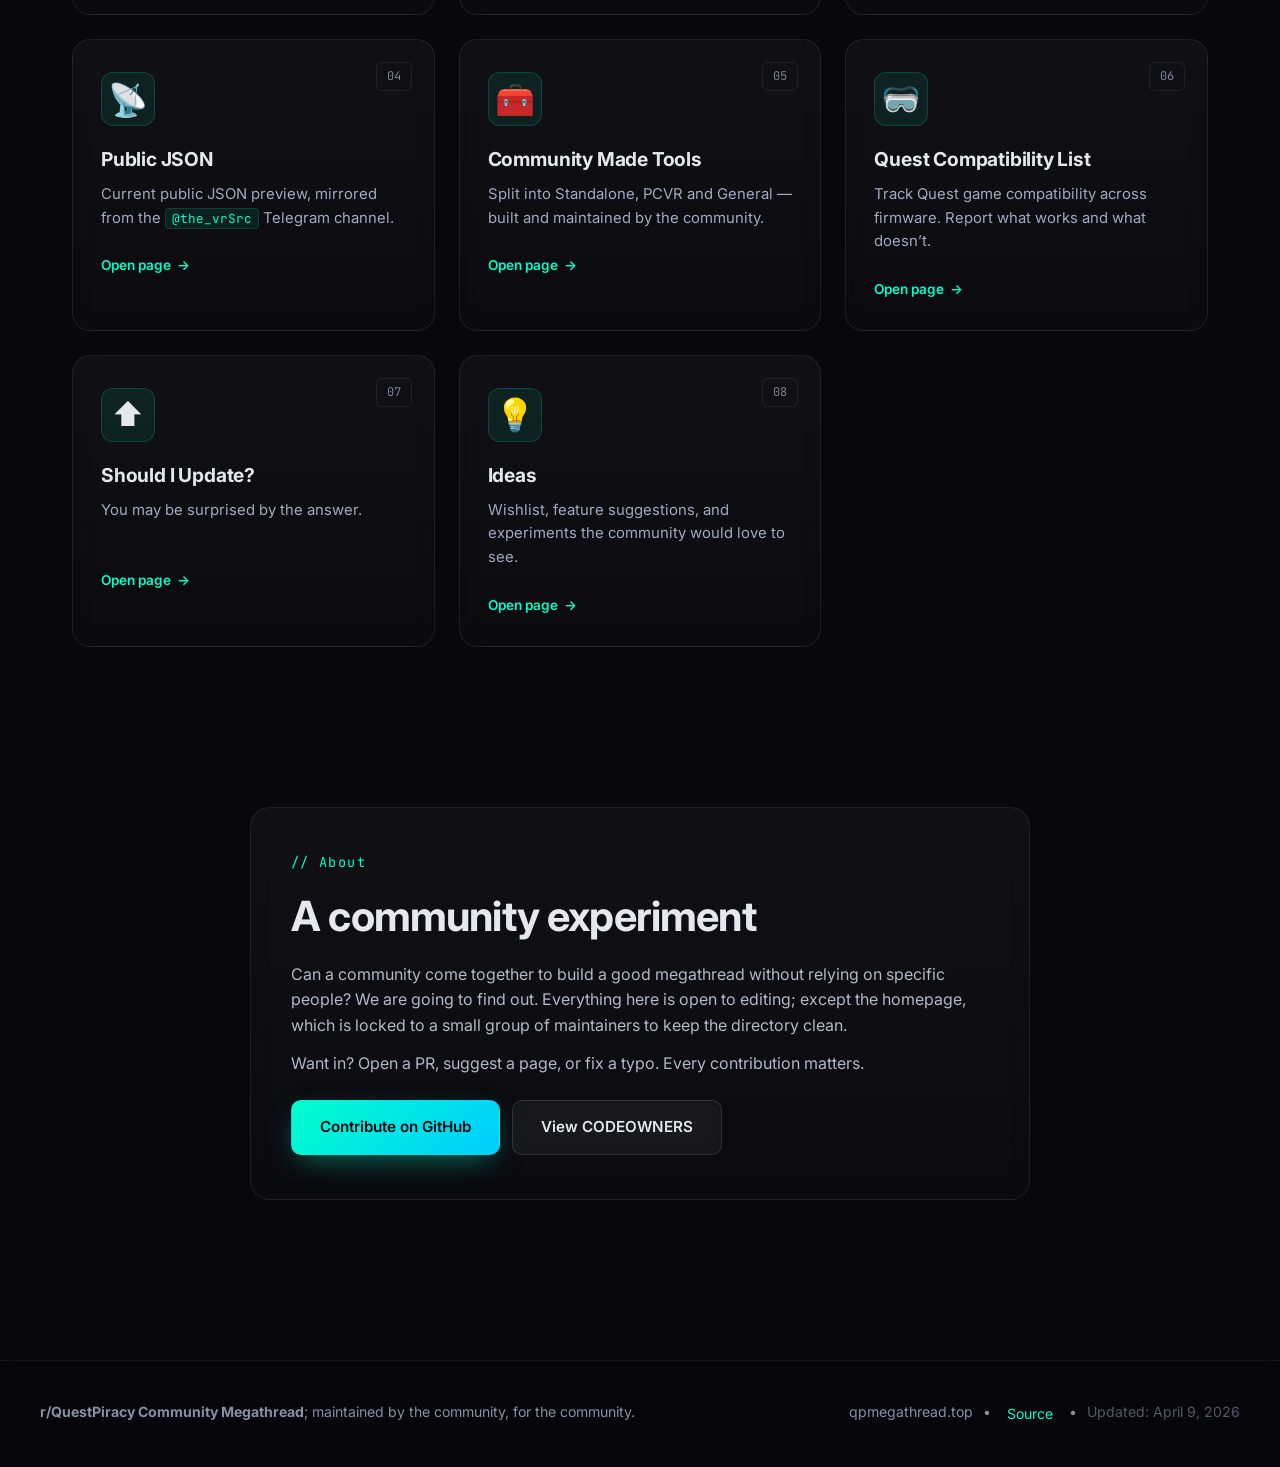
==== commit 9b5c28b8: "Move Ideas card to last position in the grid https://claude.ai/code/session_01RbF1F2d3VPmtpWcJ9wUCNm" ====
--- a/index.html
+++ b/index.html
@@ -56,7 +56,7 @@
         <a href="https://github.com/KaladinDMP/QP-Megathread" target="_blank" rel="noopener" class="btn btn-ghost" data-i18n="hero.cta.contribute">Contribute →</a>
     </div>
     <div class="hero-stats">
-        <div class="stat"><div class="stat-num">6</div><div class="stat-label" data-i18n="stats.sections">Sections</div></div>
+        <div class="stat"><div class="stat-num">8</div><div class="stat-label" data-i18n="stats.sections">Sections</div></div>
         <div class="stat"><div class="stat-num">∞</div><div class="stat-label" data-i18n="stats.contributors">Contributors</div></div>
         <div class="stat"><div class="stat-num">100%</div><div class="stat-label" data-i18n="stats.community">Community</div></div>
     </div>
@@ -124,6 +124,24 @@
             <p class="card-desc" data-i18n="card.list.desc">Track Quest game compatibility across firmware. Report what works and what doesn’t.</p>
             <div class="card-cta"><span data-i18n="card.cta">Open page</span> <span class="arrow">→</span></div>
         </a>
+
+        <a href="pages/should-i-update.html" class="card" style="--i:7">
+            <div class="card-glow"></div>
+            <div class="card-icon">⬆️</div>
+            <div class="card-tag">07</div>
+            <h3 class="card-title" data-i18n="card.update.title">Should I Update?</h3>
+            <p class="card-desc" data-i18n="card.update.desc">You may be surprised by the answer.</p>
+            <div class="card-cta"><span data-i18n="card.cta">Open page</span> <span class="arrow">→</span></div>
+        </a>
+
+        <a href="pages/ideas.html" class="card" style="--i:8">
+            <div class="card-glow"></div>
+            <div class="card-icon">💡</div>
+            <div class="card-tag">08</div>
+            <h3 class="card-title" data-i18n="card.ideas.title">Ideas</h3>
+            <p class="card-desc" data-i18n="card.ideas.desc">Wishlist, feature suggestions, and experiments the community would love to see.</p>
+            <div class="card-cta"><span data-i18n="card.cta">Open page</span> <span class="arrow">→</span></div>
+        </a>
     </div>
 </section>
 
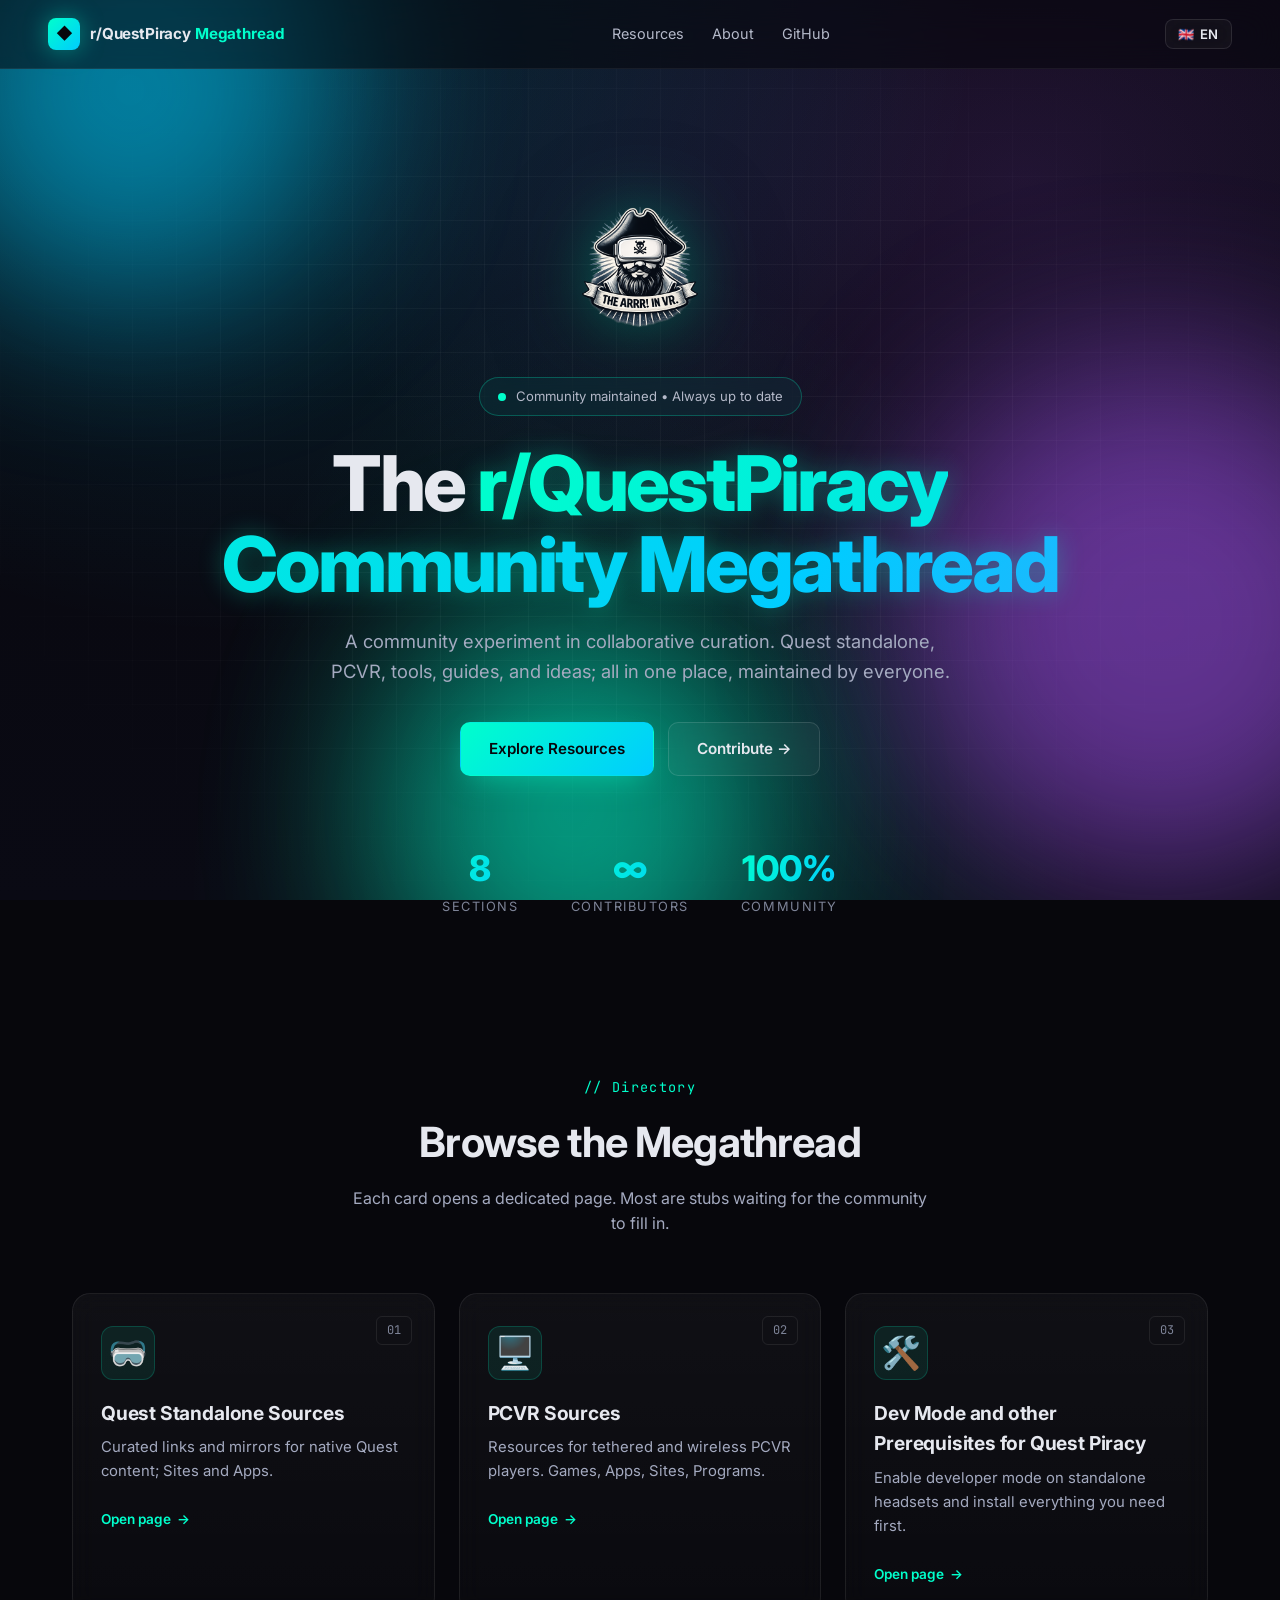
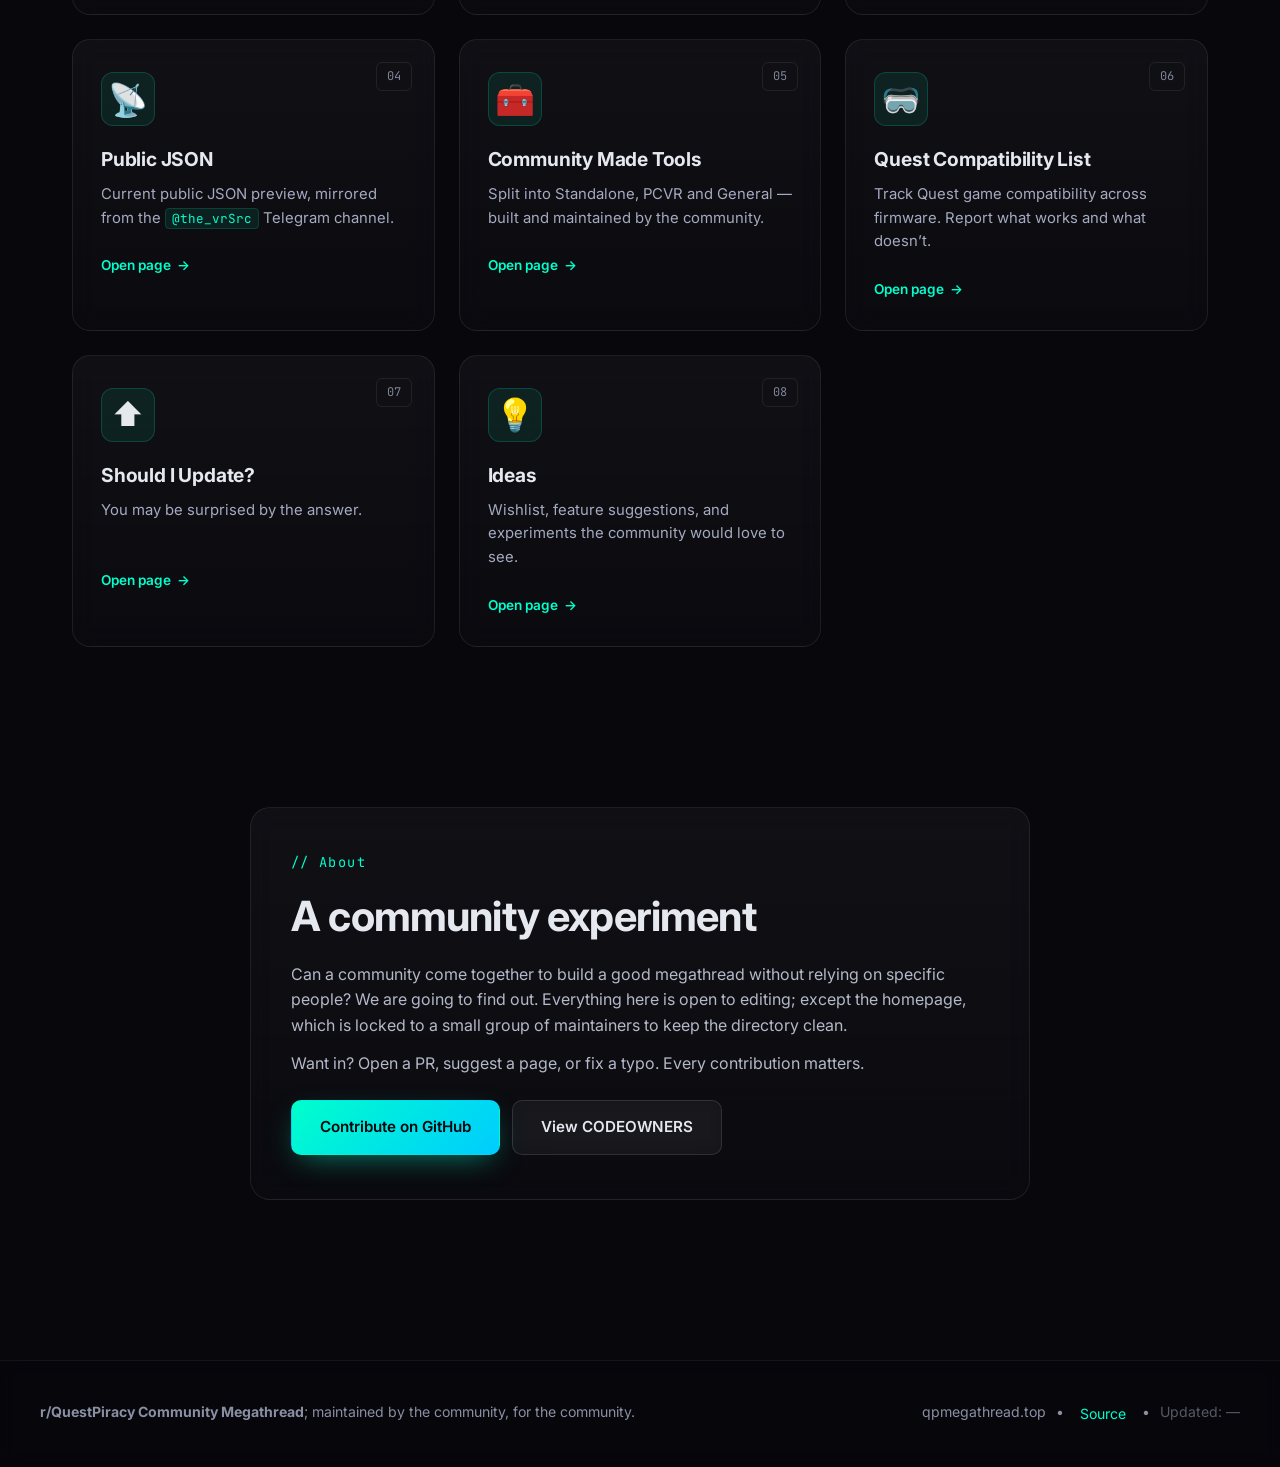
==== commit 70b4a446: "Merge pull request #48 from KaladinDMP/claude/add-last-updated-dates-eBOoV Add per-card last-updated" ====
--- a/index.html
+++ b/index.html
@@ -71,7 +71,7 @@
     </div>
 
     <div class="card-grid">
-        <a href="pages/quest-standalone.html" class="card" style="--i:1">
+        <a href="pages/quest-standalone.html" class="card" data-page="pages/quest-standalone.html" style="--i:1">
             <div class="card-glow"></div>
             <div class="card-icon">🥽</div>
             <div class="card-tag">01</div>
@@ -80,7 +80,7 @@
             <div class="card-cta"><span data-i18n="card.cta">Open page</span> <span class="arrow">→</span></div>
         </a>
 
-        <a href="pages/pcvr.html" class="card" style="--i:2">
+        <a href="pages/pcvr.html" class="card" data-page="pages/pcvr.html" style="--i:2">
             <div class="card-glow"></div>
             <div class="card-icon">🖥️</div>
             <div class="card-tag">02</div>
@@ -89,7 +89,7 @@
             <div class="card-cta"><span data-i18n="card.cta">Open page</span> <span class="arrow">→</span></div>
         </a>
 
-        <a href="pages/dev-mode.html" class="card" style="--i:3">
+        <a href="pages/dev-mode.html" class="card" data-page="pages/dev-mode.html" style="--i:3">
             <div class="card-glow"></div>
             <div class="card-icon">🛠️</div>
             <div class="card-tag">03</div>
@@ -98,7 +98,7 @@
             <div class="card-cta"><span data-i18n="card.cta">Open page</span> <span class="arrow">→</span></div>
         </a>
 
-        <a href="pages/public-json.html" class="card" style="--i:4">
+        <a href="pages/public-json.html" class="card" data-page="pages/public-json.html" style="--i:4">
             <div class="card-glow"></div>
             <div class="card-icon">📡</div>
             <div class="card-tag">04</div>
@@ -107,7 +107,7 @@
             <div class="card-cta"><span data-i18n="card.cta">Open page</span> <span class="arrow">→</span></div>
         </a>
 
-        <a href="pages/tools.html" class="card" style="--i:5">
+        <a href="pages/tools.html" class="card" data-page="pages/tools.html" style="--i:5">
             <div class="card-glow"></div>
             <div class="card-icon">🧰</div>
             <div class="card-tag">05</div>
@@ -116,7 +116,7 @@
             <div class="card-cta"><span data-i18n="card.cta">Open page</span> <span class="arrow">→</span></div>
         </a>
 
-        <a href="pages/list.html" class="card" style="--i:6">
+        <a href="pages/list.html" class="card" data-page="pages/list.html" style="--i:6">
             <div class="card-glow"></div>
             <div class="card-icon">🥽</div>
             <div class="card-tag">06</div>
@@ -125,7 +125,7 @@
             <div class="card-cta"><span data-i18n="card.cta">Open page</span> <span class="arrow">→</span></div>
         </a>
 
-        <a href="pages/should-i-update.html" class="card" style="--i:7">
+        <a href="pages/should-i-update.html" class="card" data-page="pages/should-i-update.html" style="--i:7">
             <div class="card-glow"></div>
             <div class="card-icon">⬆️</div>
             <div class="card-tag">07</div>
@@ -134,7 +134,7 @@
             <div class="card-cta"><span data-i18n="card.cta">Open page</span> <span class="arrow">→</span></div>
         </a>
 
-        <a href="pages/ideas.html" class="card" style="--i:8">
+        <a href="pages/ideas.html" class="card" data-page="pages/ideas.html" style="--i:8">
             <div class="card-glow"></div>
             <div class="card-icon">💡</div>
             <div class="card-tag">08</div>
--- a/assets/css/style.css
+++ b/assets/css/style.css
@@ -525,6 +525,35 @@
 .arrow { transition: transform 0.3s ease; display: inline-block; }
 .card:hover .arrow { transform: translateX(5px); }
 
+/* ---------- Card last-updated ---------- */
+.card-updated {
+    display: flex;
+    align-items: center;
+    gap: 7px;
+    margin-bottom: 14px;
+    font-family: 'JetBrains Mono', monospace;
+    font-size: 0.75rem;
+    color: #7e8498;
+}
+.updated-date { opacity: 0.75; }
+.badge-new {
+    display: inline-flex;
+    align-items: center;
+    padding: 2px 7px;
+    border-radius: 4px;
+    background: linear-gradient(135deg, rgba(0,255,204,0.15), rgba(0,204,255,0.12));
+    border: 1px solid rgba(0,255,204,0.35);
+    color: #00ffcc;
+    font-size: 0.65rem;
+    font-weight: 700;
+    letter-spacing: 0.1em;
+    animation: badge-glow 2s ease-in-out infinite;
+}
+@keyframes badge-glow {
+    0%, 100% { box-shadow: 0 0 6px rgba(0,255,204,0.2); }
+    50%       { box-shadow: 0 0 14px rgba(0,255,204,0.5), 0 0 24px rgba(0,255,204,0.15); }
+}
+
 /* ---------- About ---------- */
 .about-wrap { display: flex; justify-content: center; }
 .about-card {
